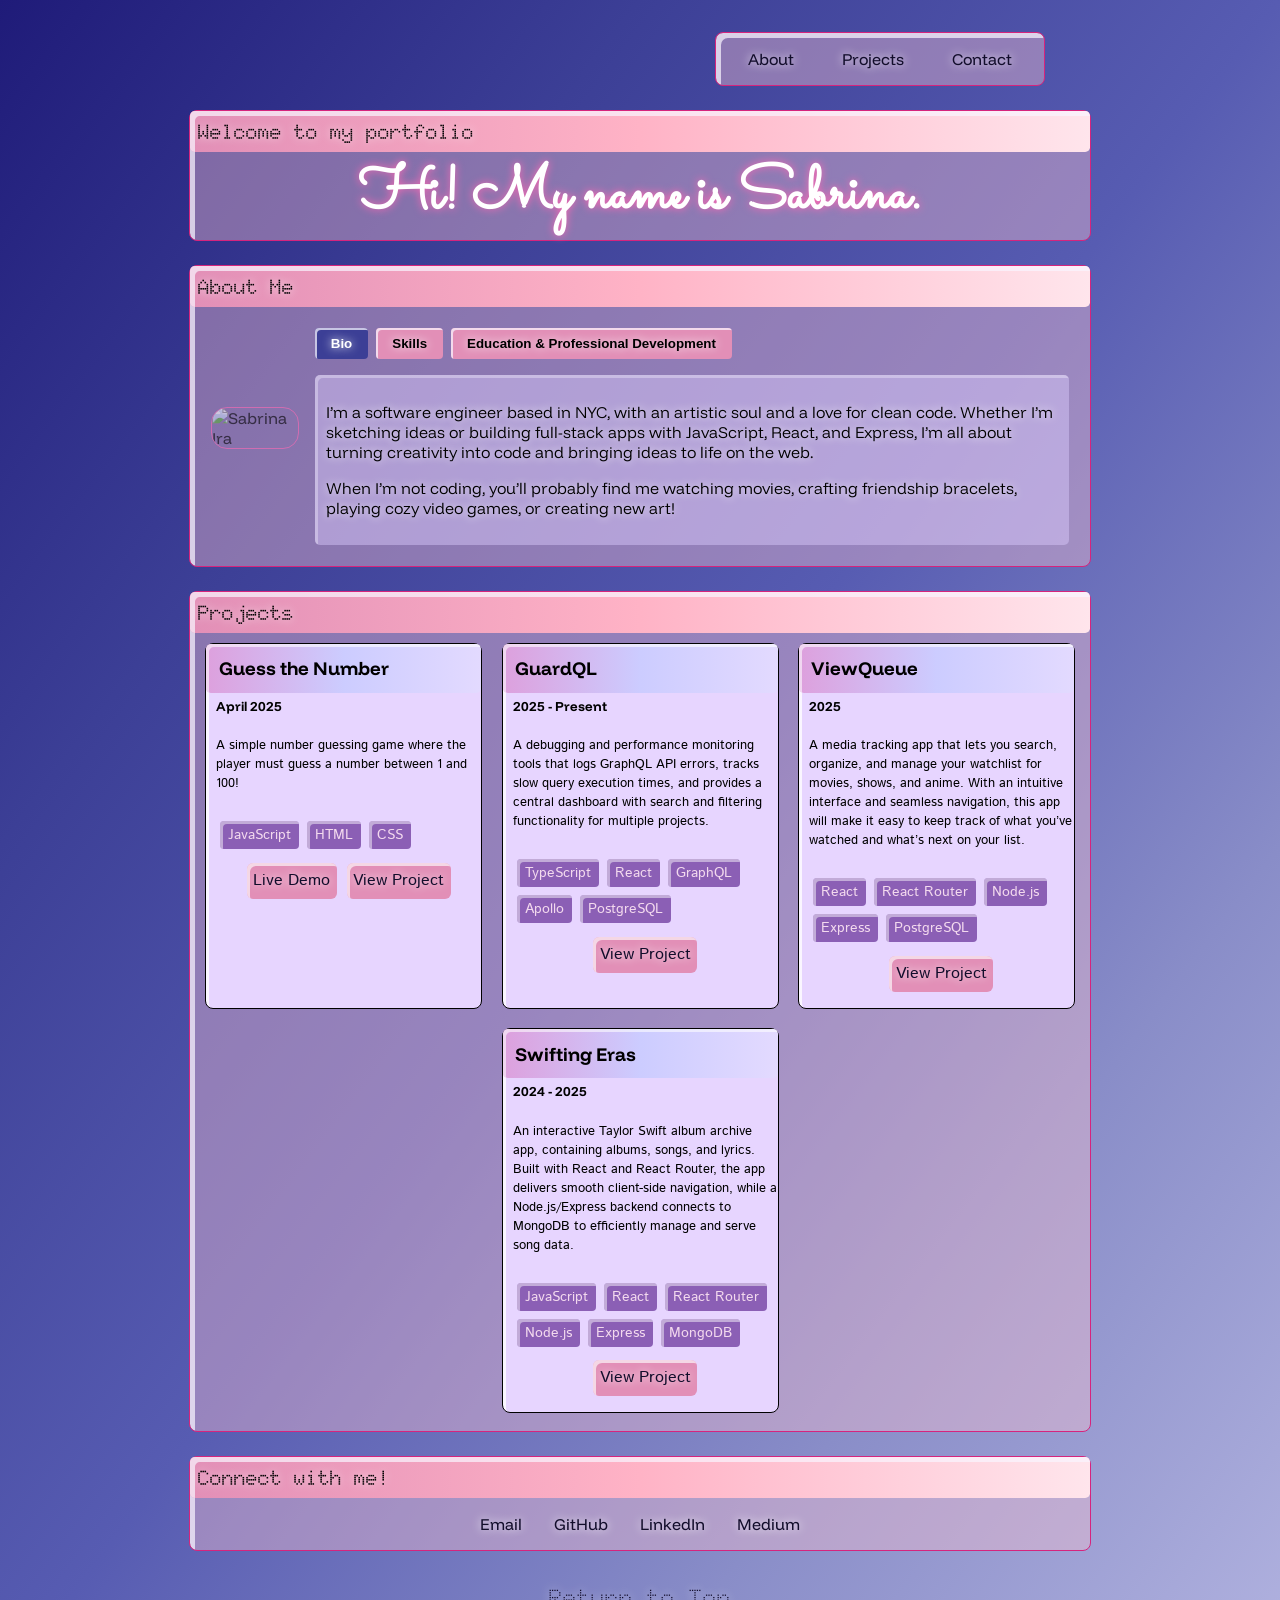
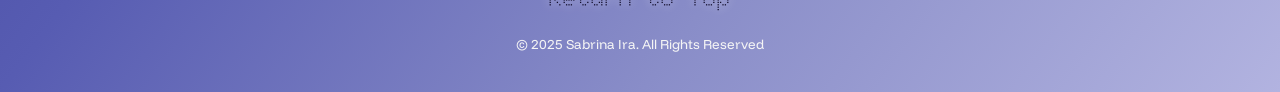
==== index.html @ 5f8589a2 "Updates" ====
<!DOCTYPE html>
<html lang="en">
  <head>
    <meta charset="UTF-8" />
    <meta name="viewport" content="width=device-width, initial-scale=1.0" />
    <link rel="preconnect" href="https://fonts.googleapis.com" />
    <link rel="preconnect" href="https://fonts.gstatic.com" crossorigin />
    <link
      href="https://fonts.googleapis.com/css2?family=Doto:wght,ROND@900,100&family=Funnel+Display:wght@300..800&family=Istok+Web:ital,wght@0,400;0,700;1,400;1,700&family=Open+Sans:ital,wght@0,300..800;1,300..800&family=Raleway:ital,wght@0,100..900;1,100..900&family=Sacramento&display=swap"
      rel="stylesheet"
    />
    <link rel="icon" type="image/png" href="./favicon.png" />
    <title>Sabrina Ira | Portfolio</title>
    <script type="module" crossorigin src="./assets/index-BA0Tpjp_.js"></script>
    <link rel="stylesheet" crossorigin href="./assets/index-C48TZxxY.css">
  </head>
  <body>
    <div id="app"></div>
  </body>
</html>
---- assets/index-C48TZxxY.css ----
html{scroll-behavior:smooth}body{background:linear-gradient(to bottom right,#1f1b79,#3c3f96,#575cb2,#898dc8,#b2b3e0);background-color:#001f3f;background-repeat:repeat;background-size:cover;font-family:Funnel Display,Open Sans,arial,sans-serif}* a{text-decoration:none;color:#120d2b;transition:.3s}* a:hover{color:#ffe5ec;transition:.3s}* a,.title,button{text-shadow:0px 0px 10px white}.title{font-family:Doto,Raleway,Istok Web,Open Sans,Arial,sans-serif;font-size:1.3rem;margin:0;background:linear-gradient(to right,#e28fb7,#ffb3c6,#ffe5ec);padding:.5rem;border-radius:.3rem;box-shadow:inset 5px 5px #faf6ffb6}.header{position:relative;margin-top:1.5rem;padding:1rem;left:240px}.header nav{display:flex;top:1rem;right:1rem;gap:1rem}.header nav a{margin-inline:1rem;text-decoration:none}.container{display:flex;flex-direction:column;align-items:center}.hero,.about,.projects,.contact{width:900px;margin-top:1.5rem;padding:0}.header,.hero,.about,.projects,.contact{box-shadow:inset 5px 5px #faf6ffb6;background-color:#f4bfce6a;border-radius:.5rem;border:1px solid #d6247d;transition:.5s}.header:hover,.hero:hover,.about:hover,.projects:hover,.contact:hover{border:1px solid #ffd700;transition:.5s}.hero div{display:flex;justify-content:center}.hero .hero-title{font-family:Sacramento,Funnel Display,Arial,sans-serif;font-size:60px;margin:0;transition:1s;animation:title 5s forwards}@keyframes title{to{color:#fff;text-shadow:0 0 9px hotpink}}.about .about-block{display:flex;align-items:center;margin:1.3rem}.about .about-block .profile-pic{height:auto;width:220px;border-radius:1rem;margin-bottom:1rem;border:1px solid hotpink;transition:.3s;filter:opacity(60%)}.about .about-block .profile-pic:hover{border:1px solid #69ffc8;box-shadow:0 0 9px #69ffc8;transition:.2s;filter:opacity(100%)}.about .about-text{display:flex;flex-direction:column;margin-left:1rem;color:#000;font-weight:lighter;text-shadow:0px 0px 10px white}.about .about-text .tabs{display:flex;gap:.5rem;margin-bottom:1rem}.about .about-text .tabs button{padding:.5rem 1rem;border:none;background-color:#e28fb7;box-shadow:inset 2px 2px #faf6ffbb;border-radius:.25rem;cursor:pointer;font-weight:700;transition:.3s}.about .about-text .tabs button.active{background-color:#3c3f96;color:#fff}.about .about-text .tabs button:hover{background-color:#ffc2d1;box-shadow:inset 2px 2px #faf6ff;transition:.3s}.about .about-text .tab-content .bio,.about .about-text .tab-content .skills,.about .about-text .tab-content .education{background-color:#ddceff70;padding:.7rem;border-radius:5px;box-shadow:inset 3px 3px #faf6ff55}.about .about-text .tab-content .bio p span,.about .about-text .tab-content .skills p span,.about .about-text .tab-content .education p span{display:inline-block;background-color:#fcb1dd;color:#000;box-shadow:inset 3px 3px #ffffff79;padding:4px 8px;margin:4px;border-radius:4px;font-size:.85rem;transition:.2s}.about .about-text .tab-content .bio p span:hover,.about .about-text .tab-content .skills p span:hover,.about .about-text .tab-content .education p span:hover{background-color:#8b5fb5;transition:.2s;color:#fff}.about .about-text .tab-content .skills ul{list-style-type:none;padding:0}.about .about-text .tab-content .skills ul li{margin-top:-5px}.about .about-text .tab-content .skills ul li h4{margin-bottom:10px}.about .about-text .tab-content .skills ul li p{margin-top:-5px}.about .about-text .tab-content .education ul{list-style-type:none;padding:0}.about .about-text .tab-content .education ul li{margin-top:-5px}.about .about-text .tab-content .education ul li .school{background-color:#fcb1dd;color:#000;box-shadow:inset 3px 3px #ffffff79;padding:4px 8px;margin-bottom:0;border-radius:4px;font-size:.85rem;transition:.2s}.about .about-text .tab-content .education ul li .school:hover{background-color:#8b5fb5;transition:.2s;color:#fff}.about .about-text .tab-content .education ul li .field{margin-top:3px;margin-left:6px;font-size:14px}.projects{padding-bottom:.5rem}.projects .project-grid{display:flex;flex-wrap:wrap;justify-content:center}.projects .project-grid .project-card{border:1px solid rgb(0,0,0);box-shadow:inset 3px 3px #faf6ff;border-radius:.5rem;background-color:#e7d5ff;margin:.6rem;width:275px;padding-bottom:.7rem;transition:.3s}.projects .project-grid .project-card .card-header{margin:0;background:linear-gradient(to right,plum,#ccf,#e3daff);padding:.5rem;border-radius:.3rem;box-shadow:inset 3px 3px #ffffff94}.projects .project-grid .project-card .card-header h3{margin:.3rem}.projects .project-grid .project-card p,.projects .project-grid .project-card span,.projects .project-grid .project-card .tools,.projects .project-grid .project-card a{font-family:Istok Web,Open Sans,sans-serif;margin-left:10px}.projects .project-grid .project-card h5{margin-top:5px;margin-left:10px}.projects .project-grid .project-card p{font-size:small;margin-bottom:1.5rem}.projects .project-grid .project-card .tools{align-items:center}.projects .project-grid .project-card .tools .tool{display:inline-block;background-color:#8b5fb5;color:#f3d9ee;box-shadow:inset 3px 3px #ffffff79;padding:4px 8px;margin:4px;border-radius:4px;font-size:.85rem}.projects .project-grid .project-card .card-buttons{display:flex;justify-content:center;align-items:center;margin-top:1rem;margin-bottom:.7rem}.projects .project-grid .project-card .card-buttons .project-button a{background-color:#e28fb7;padding:.4rem;border-radius:6px;box-shadow:inset 3px 3px #ffffffa4}.projects .project-grid .project-card .card-buttons .project-button a:hover{background-color:#6a6ba1;transition:.3s}.projects .project-grid .project-card:hover{border:1px solid #69ffc8;box-shadow:0 0 5px #69ffc8;transition:.3s}.contact{margin-top:1.5rem}.contact nav{display:flex;justify-content:center;margin:1rem}.contact nav a{margin-inline:1rem}footer{display:flex;flex-direction:column;margin:2rem;text-align:center}footer a{font-family:Doto,Raleway,Istok Web,Open Sans,Arial,sans-serif;font-size:1.5rem}footer small{color:#f5f5f5;margin-top:1.5rem}@media (max-width: 770px){.header{top:0rem;left:0rem;gap:0rem}.header nav{top:0rem;left:0rem;gap:0rem}.hero,.about,.projects,.contact{width:90%;transition:.5s}.about .about-block{flex-direction:column;justify-content:center}.about .about-block .profile-pic{filter:opacity(100%)}.hero .hero-title{font-size:43px;text-align:center;transition:.5s}.project-card{width:90%}}
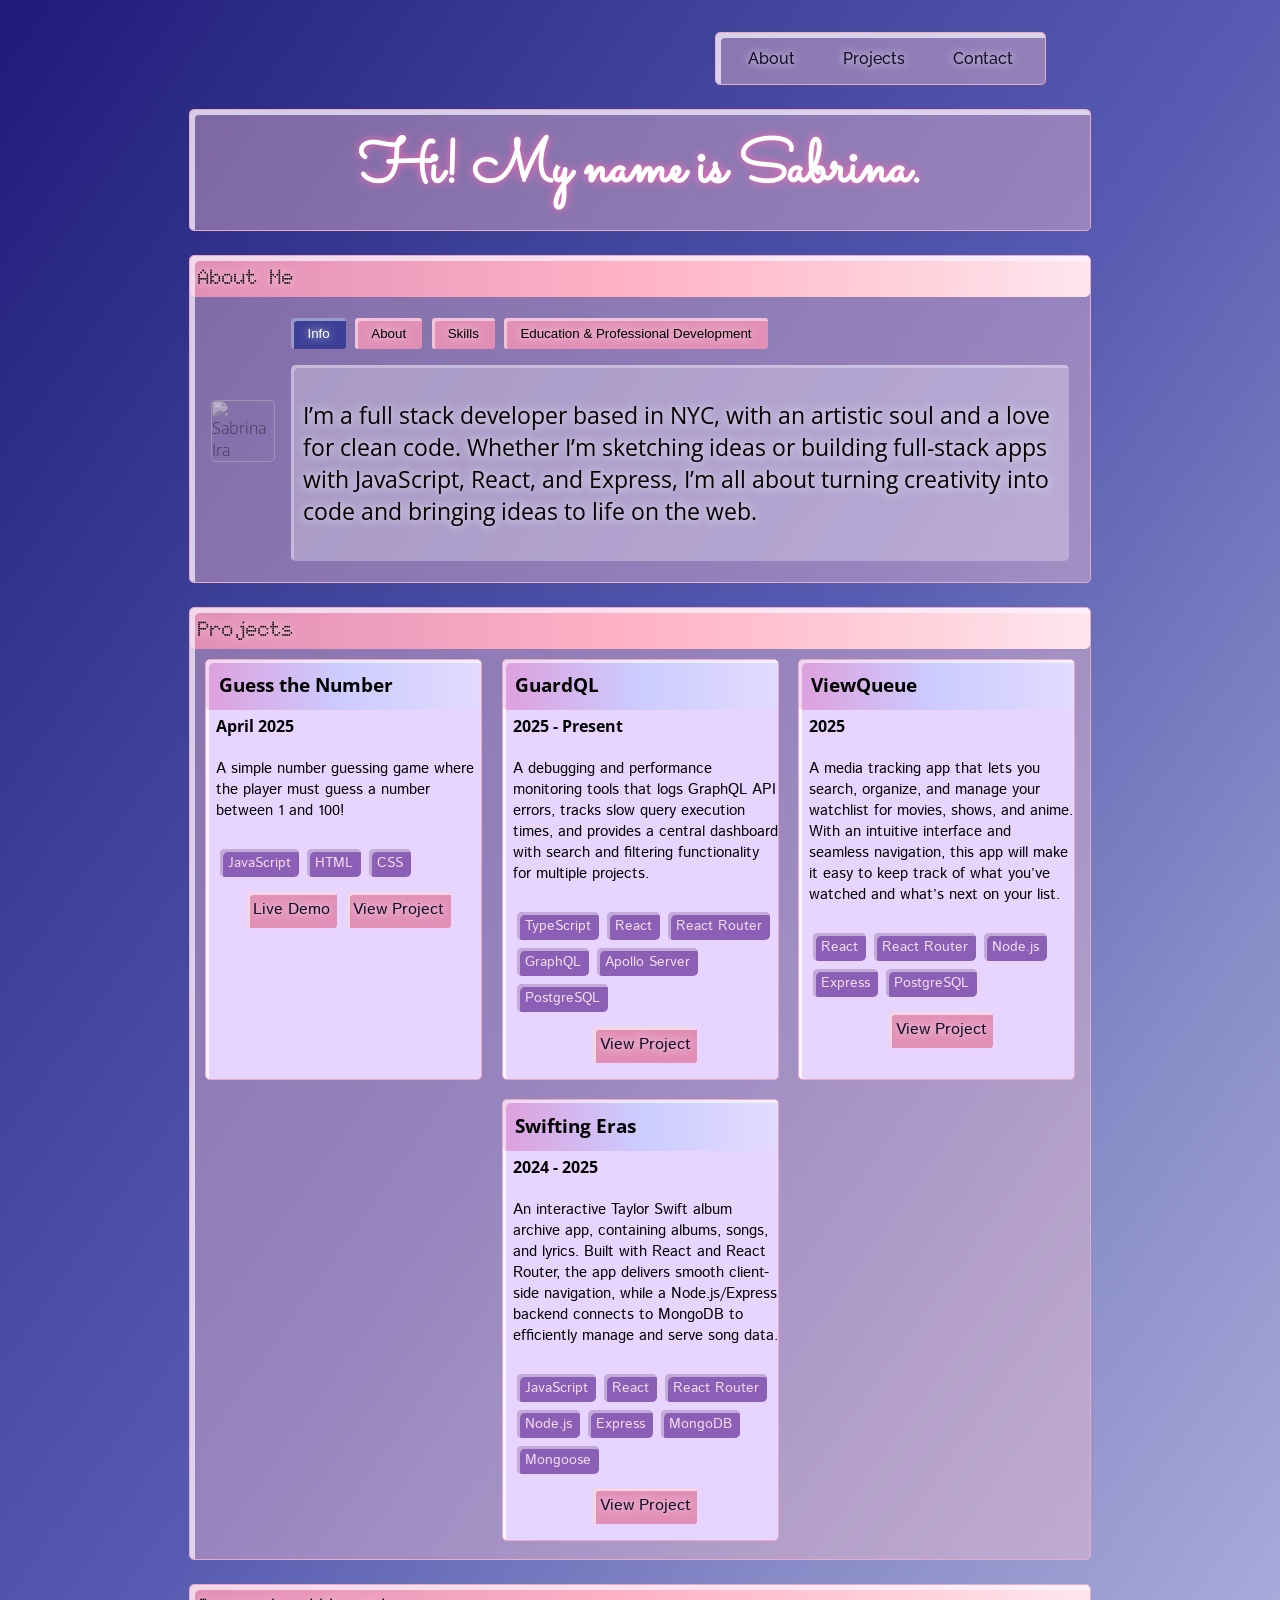
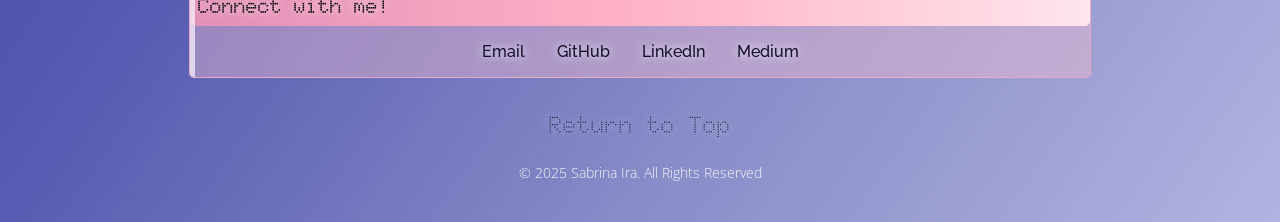
==== commit 28a33852: "Updates" ====
--- a/index.html
+++ b/index.html
@@ -10,9 +10,9 @@
       rel="stylesheet"
     />
     <link rel="icon" type="image/png" href="./favicon.png" />
-    <title>Sabrina Ira | Portfolio</title>
-    <script type="module" crossorigin src="./assets/index-BA0Tpjp_.js"></script>
-    <link rel="stylesheet" crossorigin href="./assets/index-C48TZxxY.css">
+    <title>Sabrina Ira's Portfolio</title>
+    <script type="module" crossorigin src="./assets/index-pGh-n3HI.js"></script>
+    <link rel="stylesheet" crossorigin href="./assets/index-BoWwT51Y.css">
   </head>
   <body>
     <div id="app"></div>
--- a/assets/index-BoWwT51Y.css
+++ b/assets/index-BoWwT51Y.css
@@ -0,0 +1 @@
+html{scroll-behavior:smooth}body{background:linear-gradient(to bottom right,#1f1b79,#3c3f96,#575cb2,#898dc8,#b2b3e0);background-color:#001f3f;background-repeat:repeat;background-size:cover;color:#000;font-family:Open Sans,arial,sans-serif;font-weight:300}* a{text-decoration:none;color:#120d2b;transition:.3s}* a:hover{color:#ffe5ec;transition:.3s}* a,.title,button{text-shadow:0px 0px 10px white}.title{font-family:Doto,Raleway,Istok Web,Open Sans,Arial,sans-serif;font-size:1.3rem;margin:0;background:linear-gradient(to right,#e28fb7,#ffb3c6,#ffe5ec);padding:.5rem;border-radius:.3rem;box-shadow:inset 5px 5px #faf6ffb6}.header{position:relative;margin-top:1.5rem;padding:1rem;left:240px}.header nav{display:flex;top:1rem;right:1rem;gap:1rem}.header nav a{font-family:Raleway,Open Sans,arial,sans-serif;font-weight:500;margin-inline:1rem;text-decoration:none}.container{display:flex;flex-direction:column;align-items:center}.hero,.about,.projects,.contact{width:900px;margin-top:1.5rem;padding:0}.header,.hero,.about,.projects,.contact{box-shadow:inset 5px 5px #faf6ffb6;background-color:#f4bfce6a;border-radius:.3rem;border:1px solid #eaaac7;transition:.5s}.header:hover,.hero:hover,.about:hover,.projects:hover,.contact:hover{border:1px solid #ffd700;transition:.5s}.hero div{display:flex;justify-content:center;margin:1rem}.hero .hero-title{font-family:Sacramento,Arial,sans-serif;font-size:60px;margin:0;transition:1s;animation:title 5s forwards}@keyframes title{to{color:#fff;text-shadow:0 0 9px hotpink}}.about .about-block{display:flex;align-items:center;margin:1.3rem}.about .about-block .profile-pic{height:auto;width:220px;border-radius:.3rem;margin-bottom:1rem;border:1px solid #eaaac7;transition:.2s;opacity:.5;filter:grayscale(100%)}.about .about-block .profile-pic:hover{border:1px solid #69ffc8;box-shadow:0 0 9px #69ffc8;transition:.2s;opacity:1;filter:grayscale(0%)}.about .about-text{display:flex;flex-direction:column;margin-left:1rem;text-shadow:0px 0px 10px white}.about .about-text .tabs{display:flex;gap:.6rem;margin-bottom:1rem}.about .about-text .tabs button{padding:.5rem 1rem;border:none;background-color:#e28fb7;box-shadow:inset 3px 3px #ffffff79;border-radius:.2rem;cursor:pointer;font-weight:300;transition:.2s}.about .about-text .tabs button.active{background-color:#3c3f96;color:#fff}.about .about-text .tabs button:hover{background-color:#ffc2d1;box-shadow:inset 3px 3px #ffffff79;transition:.2s}.about .about-text .tab-content .info,.about .about-text .tab-content .bio,.about .about-text .tab-content .skills,.about .about-text .tab-content .education{background-color:#f5f1ff4f;padding:.7rem;border-radius:.3rem;box-shadow:inset 3px 3px #faf6ff55}.about .about-text .tab-content .info p,.about .about-text .tab-content .bio p,.about .about-text .tab-content .skills p,.about .about-text .tab-content .education p{font-family:Open Sans,arial,sans-serif;font-weight:400}.about .about-text .tab-content .info p span,.about .about-text .tab-content .bio p span,.about .about-text .tab-content .skills p span,.about .about-text .tab-content .education p span{display:inline-block;background-color:#fcb1dd;color:#000;box-shadow:inset 3px 3px #ffffff79;padding:4px 8px;margin:4px;border-radius:.3rem;font-weight:400;transition:.2s}.about .about-text .tab-content .info p span:hover,.about .about-text .tab-content .bio p span:hover,.about .about-text .tab-content .skills p span:hover,.about .about-text .tab-content .education p span:hover{background-color:#8b5fb5;transition:.2s;color:#fff}.about .about-text .tab-content .info p em,.about .about-text .tab-content .bio p em,.about .about-text .tab-content .skills p em,.about .about-text .tab-content .education p em{font-weight:400}.about .about-text .tab-content .info .info-p,.about .about-text .tab-content .bio .info-p,.about .about-text .tab-content .skills .info-p,.about .about-text .tab-content .education .info-p{font-size:23px}.about .about-text .tab-content .info .bio-p,.about .about-text .tab-content .bio .bio-p,.about .about-text .tab-content .skills .bio-p,.about .about-text .tab-content .education .bio-p{font-size:20px}.about .about-text .tab-content .skills ul{list-style-type:none;padding:0}.about .about-text .tab-content .skills ul li{margin-top:-5px}.about .about-text .tab-content .skills ul li h4{margin-bottom:10px;font-weight:500}.about .about-text .tab-content .skills ul li p{margin-top:-5px}.about .about-text .tab-content .skills ul li p span{font-size:16px}.about .about-text .tab-content .education ul{list-style-type:none;padding:0}.about .about-text .tab-content .education ul li{margin-top:-5px}.about .about-text .tab-content .education ul li .school{background-color:#fcb1dd;color:#000;box-shadow:inset 3px 3px #ffffff79;padding:4px 8px;margin-bottom:0;border-radius:.3rem;font-size:1.3rem;transition:.2s}.about .about-text .tab-content .education ul li .school:hover{background-color:#8b5fb5;transition:.2s;color:#fff}.about .about-text .tab-content .education ul li .field{margin-top:3px;margin-left:6px;font-size:18px}.projects{padding-bottom:.5rem}.projects .project-grid{display:flex;flex-wrap:wrap;justify-content:center}.projects .project-grid .project-card{border:1px solid #eaaac7;box-shadow:inset 3px 3px #faf6ff;border-radius:.3rem;background-color:#e7d5ff;margin:.6rem;width:275px;padding-bottom:.7rem;transition:.3s}.projects .project-grid .project-card .card-header{margin:0;background:linear-gradient(to right,plum,#ccf,#e3daff);padding:.5rem;border-radius:.3rem;box-shadow:inset 3px 3px #ffffff94}.projects .project-grid .project-card .card-header h3{font-family:Open Sans,arial,sans-serif;margin:.3rem}.projects .project-grid .project-card p,.projects .project-grid .project-card span,.projects .project-grid .project-card .tools,.projects .project-grid .project-card a{font-family:Istok Web,Open Sans,sans-serif;margin-left:10px}.projects .project-grid .project-card h4{font-family:Open Sans,arial,sans-serif;margin-top:5px;margin-left:10px}.projects .project-grid .project-card p{font-size:15px;margin-bottom:1.5rem}.projects .project-grid .project-card .tools{align-items:center}.projects .project-grid .project-card .tools .tool{display:inline-block;background-color:#8b5fb5;color:#f3d9ee;box-shadow:inset 3px 3px #ffffff79;padding:4px 8px;margin:4px;border-radius:.3rem;font-size:.85rem}.projects .project-grid .project-card .card-buttons{display:flex;justify-content:center;align-items:center;margin-top:1rem;margin-bottom:.7rem}.projects .project-grid .project-card .card-buttons .project-button a{background-color:#e28fb7;padding:.4rem;border-radius:.2rem;box-shadow:inset 3px 3px #ffffffa4}.projects .project-grid .project-card .card-buttons .project-button a:hover{background-color:#6a6ba1;transition:.3s}.projects .project-grid .project-card:hover{border:1px solid #69ffc8;box-shadow:0 0 9px #69ffc8;transition:.3s}.contact{margin-top:1.5rem}.contact nav{display:flex;justify-content:center;margin:1rem}.contact nav a{font-family:Raleway,Open Sans,arial,sans-serif;font-weight:500;margin-inline:1rem}footer{display:flex;flex-direction:column;margin:2rem;text-align:center}footer a{font-family:Doto,Raleway,Istok Web,Open Sans,Arial,sans-serif;font-size:1.5rem}footer small{color:#f5f5f5;margin-top:1.5rem;font-size:.9rem}@media (max-width: 770px){.header{top:0rem;left:0rem;gap:0rem}.header nav{top:0rem;left:0rem;gap:0rem}.hero,.about,.projects,.contact{width:90%;transition:.5s}.about .about-block{flex-direction:column;justify-content:center}.about .about-block .profile-pic{opacity:1}.hero .hero-title{font-size:43px;text-align:center;transition:.5s}.project-card{width:90%}}
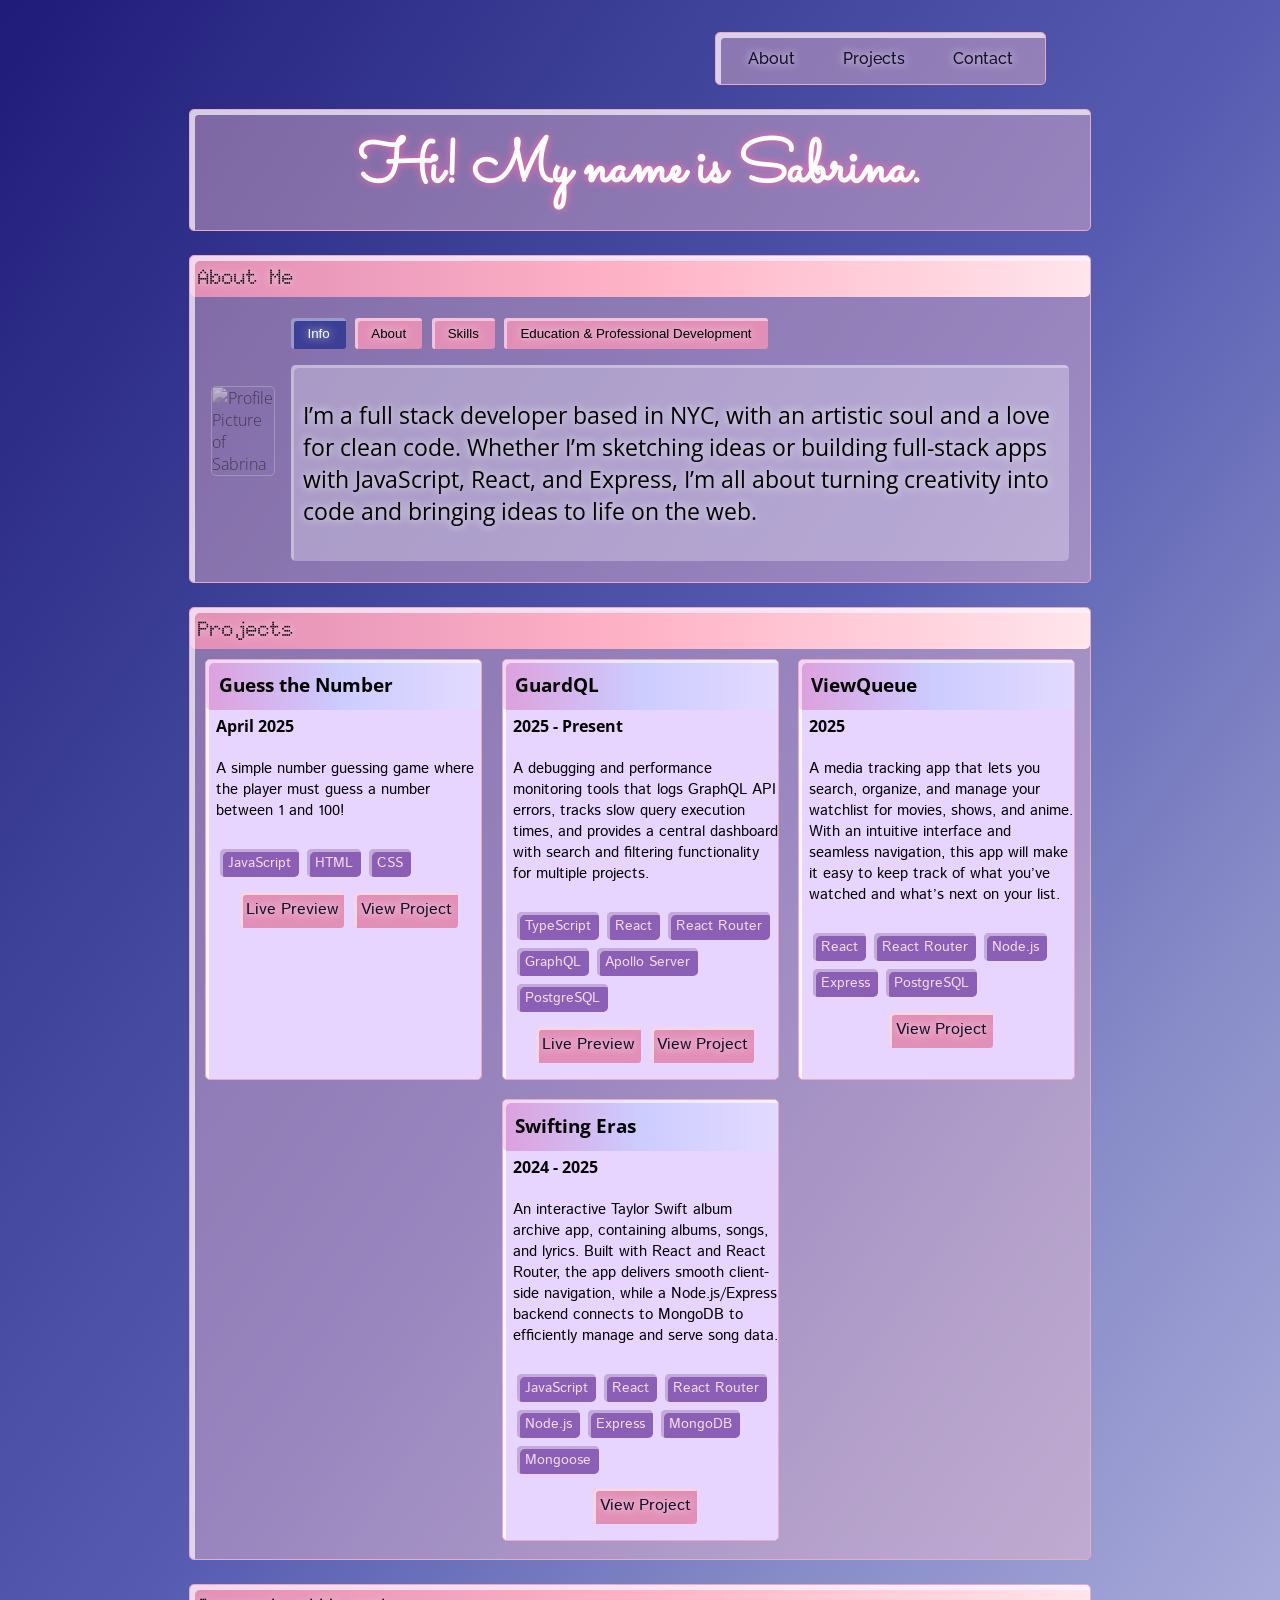
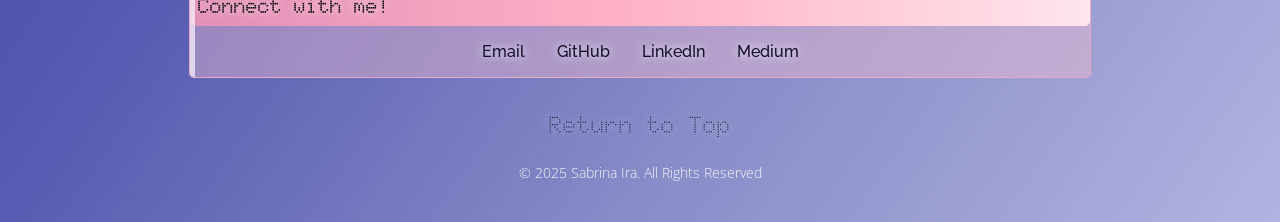
==== commit 56f37468: "Updates" ====
--- a/index.html
+++ b/index.html
@@ -11,8 +11,8 @@
     />
     <link rel="icon" type="image/png" href="./favicon.png" />
     <title>Sabrina Ira's Portfolio</title>
-    <script type="module" crossorigin src="./assets/index-pGh-n3HI.js"></script>
-    <link rel="stylesheet" crossorigin href="./assets/index-BoWwT51Y.css">
+    <script type="module" crossorigin src="./assets/index-1n-kb1NF.js"></script>
+    <link rel="stylesheet" crossorigin href="./assets/index-Bl5CfT9P.css">
   </head>
   <body>
     <div id="app"></div>
--- a/assets/index-Bl5CfT9P.css
+++ b/assets/index-Bl5CfT9P.css
@@ -0,0 +1 @@
+html{scroll-behavior:smooth}body{background:linear-gradient(to bottom right,#1f1b79,#3c3f96,#575cb2,#898dc8,#b2b3e0);background-color:#001f3f;background-repeat:repeat;background-size:cover;color:#000;font-family:Open Sans,arial,sans-serif;font-weight:300}* a{text-decoration:none;color:#120d2b;transition:.3s}* a:hover{color:#ffe5ec;transition:.3s}* a,.title,button{text-shadow:0px 0px 10px white}.title{font-family:Doto,Raleway,Istok Web,Open Sans,Arial,sans-serif;font-size:1.3rem;margin:0;background:linear-gradient(to right,#e28fb7,#ffb3c6,#ffe5ec);padding:.5rem;border-radius:.3rem;box-shadow:inset 5px 5px #faf6ffb6}.header{position:relative;margin-top:1.5rem;padding:1rem;left:240px}.header nav{display:flex;top:1rem;right:1rem;gap:1rem}.header nav a{font-family:Raleway,Open Sans,arial,sans-serif;font-weight:500;margin-inline:1rem;text-decoration:none}.container{display:flex;flex-direction:column;align-items:center}.hero,.about,.projects,.contact{width:900px;margin-top:1.5rem;padding:0}.header,.hero,.about,.projects,.contact{box-shadow:inset 5px 5px #faf6ffb6;background-color:#f4bfce6a;border-radius:.3rem;border:1px solid #eaaac7;transition:.5s}.header:hover,.hero:hover,.about:hover,.projects:hover,.contact:hover{border:1px solid #ffd700;transition:.5s}.hero div{display:flex;justify-content:center;margin:1rem}.hero .hero-title{font-family:Sacramento,Arial,sans-serif;font-size:60px;margin:0;transition:1s;animation:title 5s forwards}@keyframes title{to{color:#fff;text-shadow:0 0 9px hotpink}}.about .about-block{display:flex;align-items:center;margin:1.3rem}.about .about-block .profile-pic{height:auto;width:220px;border-radius:.3rem;margin-bottom:1rem;border:1px solid #eaaac7;transition:.2s;opacity:.5;filter:grayscale(100%)}.about .about-block .profile-pic:hover{border:1px solid #69ffc8;box-shadow:0 0 9px #69ffc8;transition:.2s;opacity:1;filter:grayscale(0%)}.about .about-text{display:flex;flex-direction:column;margin-left:1rem;text-shadow:0px 0px 10px white}.about .about-text .tabs{display:flex;gap:.6rem;margin-bottom:1rem}.about .about-text .tabs button{padding:.5rem 1rem;border:none;background-color:#e28fb7;box-shadow:inset 3px 3px #ffffff79;border-radius:.2rem;cursor:pointer;font-weight:300;transition:.2s}.about .about-text .tabs button.active{background-color:#3c3f96;color:#fff}.about .about-text .tabs button:hover{background-color:#ffc2d1;box-shadow:inset 3px 3px #ffffff79;transition:.2s}.about .about-text .tab-content .info,.about .about-text .tab-content .bio,.about .about-text .tab-content .skills,.about .about-text .tab-content .education{background-color:#f5f1ff4f;padding:.7rem;border-radius:.3rem;box-shadow:inset 3px 3px #faf6ff55}.about .about-text .tab-content .info p,.about .about-text .tab-content .bio p,.about .about-text .tab-content .skills p,.about .about-text .tab-content .education p{font-family:Open Sans,arial,sans-serif;font-weight:400}.about .about-text .tab-content .info p span,.about .about-text .tab-content .bio p span,.about .about-text .tab-content .skills p span,.about .about-text .tab-content .education p span{display:inline-block;background-color:#fcb1dd;color:#000;box-shadow:inset 3px 3px #ffffff79;padding:4px 8px;margin:4px;border-radius:.3rem;font-weight:400;transition:.2s}.about .about-text .tab-content .info p span:hover,.about .about-text .tab-content .bio p span:hover,.about .about-text .tab-content .skills p span:hover,.about .about-text .tab-content .education p span:hover{background-color:#8b5fb5;transition:.2s;color:#fff}.about .about-text .tab-content .info p em,.about .about-text .tab-content .bio p em,.about .about-text .tab-content .skills p em,.about .about-text .tab-content .education p em{font-weight:400}.about .about-text .tab-content .info .info-p,.about .about-text .tab-content .bio .info-p,.about .about-text .tab-content .skills .info-p,.about .about-text .tab-content .education .info-p{font-size:23px}.about .about-text .tab-content .info .bio-p,.about .about-text .tab-content .bio .bio-p,.about .about-text .tab-content .skills .bio-p,.about .about-text .tab-content .education .bio-p{font-size:20px}.about .about-text .tab-content .skills ul{list-style-type:none;padding:0}.about .about-text .tab-content .skills ul li{margin-top:-5px}.about .about-text .tab-content .skills ul li h4{margin-bottom:10px;font-weight:500}.about .about-text .tab-content .skills ul li p{margin-top:-5px}.about .about-text .tab-content .skills ul li p span{font-size:16px}.about .about-text .tab-content .education ul{list-style-type:none;padding:0}.about .about-text .tab-content .education ul li{margin-top:-5px}.about .about-text .tab-content .education ul li .school{background-color:#fcb1dd;color:#000;box-shadow:inset 3px 3px #ffffff79;padding:4px 8px;margin-bottom:0;border-radius:.3rem;font-size:1.3rem;transition:.2s}.about .about-text .tab-content .education ul li .school:hover{background-color:#8b5fb5;transition:.2s;color:#fff}.about .about-text .tab-content .education ul li .field{margin-top:3px;margin-left:6px;font-size:18px}.projects{padding-bottom:.5rem}.projects .project-grid{display:flex;flex-wrap:wrap;justify-content:center}.projects .project-grid .project-card{border:1px solid #eaaac7;box-shadow:inset 3px 3px #faf6ff;border-radius:.3rem;background-color:#e7d5ff;margin:.6rem;width:275px;padding-bottom:.7rem;transition:.3s}.projects .project-grid .project-card .card-header{margin:0;background:linear-gradient(to right,plum,#ccf,#e3daff);padding:.5rem;border-radius:.3rem;box-shadow:inset 3px 3px #ffffff94}.projects .project-grid .project-card .card-header h3{font-family:Open Sans,arial,sans-serif;margin:.3rem}.projects .project-grid .project-card p,.projects .project-grid .project-card span,.projects .project-grid .project-card .tools,.projects .project-grid .project-card a{font-family:Istok Web,Open Sans,sans-serif;margin-left:10px}.projects .project-grid .project-card h4{font-family:Open Sans,arial,sans-serif;margin-top:5px;margin-left:10px}.projects .project-grid .project-card p{font-size:15px;margin-bottom:1.5rem}.projects .project-grid .project-card .tools{align-items:center}.projects .project-grid .project-card .tools .tool{display:inline-block;background-color:#8b5fb5;color:#f3d9ee;box-shadow:inset 3px 3px #ffffff79;padding:4px 8px;margin:4px;border-radius:.3rem;font-size:.85rem}.projects .project-grid .project-card .card-buttons{display:flex;justify-content:center;align-items:center;margin-top:1rem;margin-bottom:.7rem}.projects .project-grid .project-card .card-buttons .project-button a{background-color:#e28fb7;padding:.4rem;border-radius:.2rem;box-shadow:inset 3px 3px #ffffffa4}.projects .project-grid .project-card .card-buttons .project-button a:hover{background-color:#6a6ba1;transition:.3s}.projects .project-grid .project-card:hover{border:1px solid #69ffc8;box-shadow:0 0 9px #69ffc8;transition:.3s}.contact{margin-top:1.5rem}.contact nav{display:flex;justify-content:center;margin:1rem}.contact nav a{font-family:Raleway,Open Sans,arial,sans-serif;font-weight:500;margin-inline:1rem}footer{display:flex;flex-direction:column;margin:2rem;text-align:center}footer a{font-family:Doto,Raleway,Istok Web,Open Sans,Arial,sans-serif;font-size:1.5rem}footer small{color:#f5f5f5;margin-top:1.5rem;font-size:.9rem}@media (max-width: 770px){.header{top:0rem;left:0rem;gap:0rem}.header nav{top:0rem;left:0rem;gap:0rem}.hero,.about,.projects,.contact{width:90%;transition:.5s}.about .about-block{flex-direction:column;justify-content:center}.about .about-block .profile-pic{filter:grayscale(0%);opacity:1}.hero .hero-title{font-size:43px;text-align:center;transition:.5s}.project-card{width:90%}}
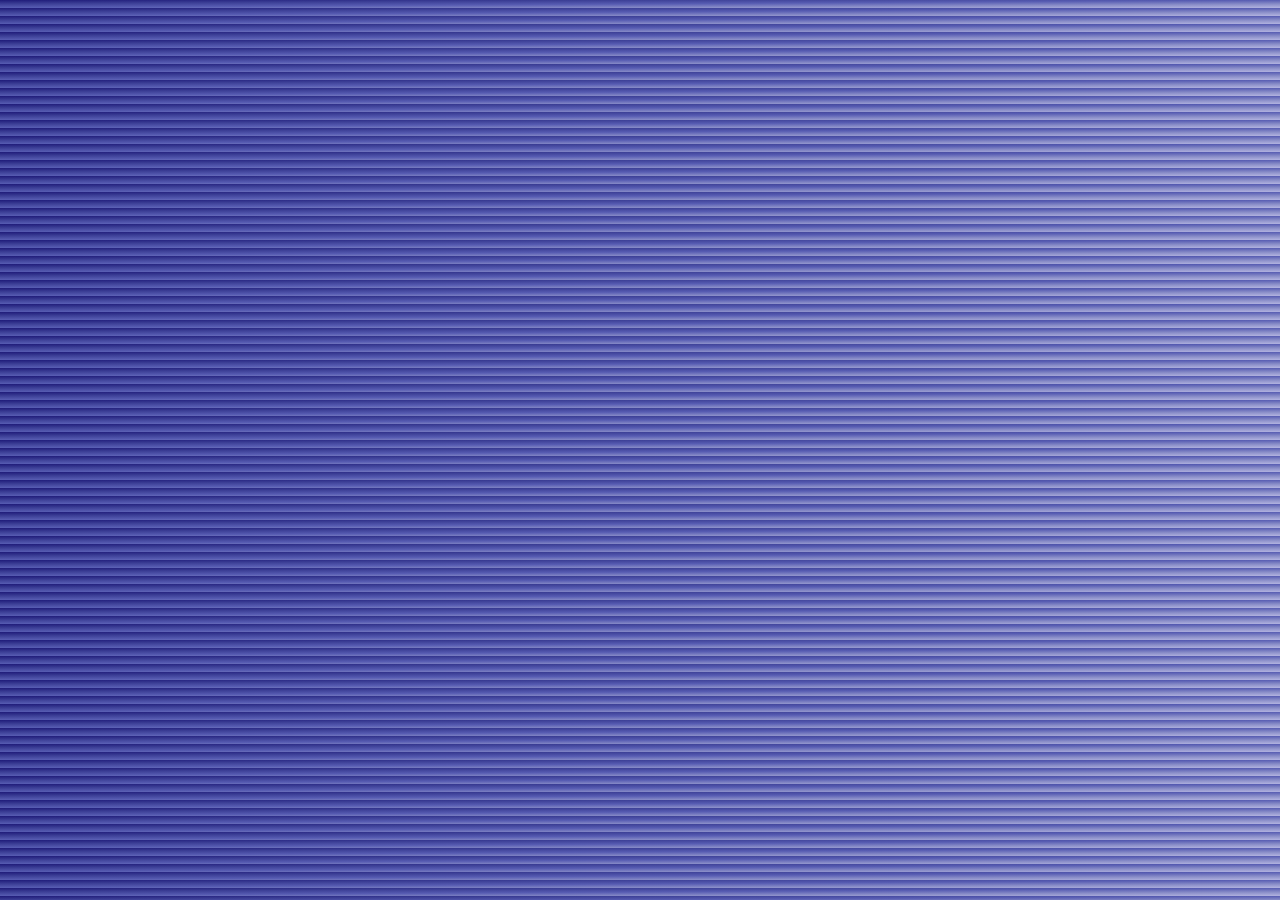
==== commit 6dec06d6: "Updates" ====
--- a/index.html
+++ b/index.html
@@ -11,8 +11,8 @@
     />
     <link rel="icon" type="image/png" href="./favicon.png" />
     <title>Sabrina Ira's Portfolio</title>
-    <script type="module" crossorigin src="./assets/index-1n-kb1NF.js"></script>
-    <link rel="stylesheet" crossorigin href="./assets/index-Bl5CfT9P.css">
+    <script type="module" crossorigin src="./assets/index-m25PHRAM.js"></script>
+    <link rel="stylesheet" crossorigin href="./assets/index-NO7LNRoa.css">
   </head>
   <body>
     <div id="app"></div>
--- a/assets/index-NO7LNRoa.css
+++ b/assets/index-NO7LNRoa.css
@@ -0,0 +1 @@
+html{scroll-behavior:smooth}body{background:linear-gradient(to bottom right,#1f1b79,#3c3f96,#575cb2,#898dc8,#b2b3e0);background-color:#001f3f;background-repeat:repeat;background-size:cover;color:#000;font-family:Open Sans,arial,sans-serif;font-weight:300}* a{text-decoration:none;color:#120d2b;transition:.3s}* a:hover{color:#ffe5ec;transition:.3s}* a,.title,button{text-shadow:0px 0px 10px white}.title{font-family:Doto,Raleway,Istok Web,Open Sans,Arial,sans-serif;font-size:1.3rem;margin:0;background:linear-gradient(to right,#e28fb7,#ffb3c6,#ffe5ec);padding:.5rem;border-radius:.3rem;box-shadow:inset 5px 5px #faf6ffb6}.header{position:relative;margin-top:1.5rem;padding:1rem;left:240px}.header nav{display:flex;top:1rem;right:1rem;gap:1rem}.header nav a{font-family:Raleway,Open Sans,arial,sans-serif;font-weight:500;margin-inline:1rem;text-decoration:none}.container{display:flex;flex-direction:column;align-items:center}.hero,.about,.projects,.contact{width:900px;margin-top:1.5rem;padding:0}.header,.about,.projects,.contact{box-shadow:inset 5px 5px #faf6ffb6;background-color:#f4bfce6a;border-radius:.3rem;border:1px solid #eaaac7;transition:.5s}.header:hover,.about:hover,.projects:hover,.contact:hover{border:1px solid #ffd700;transition:.5s}.hero div{display:flex;justify-content:center;margin:1rem}.hero .hero-title{font-family:Sacramento,Arial,sans-serif;font-size:80px;margin:0;transition:1s;animation:title 5s forwards}@keyframes title{to{color:#fff;text-shadow:0 0 9px hotpink}}.about .about-block{display:flex;align-items:center;margin:1.3rem}.about .about-block .profile-pic{height:auto;width:220px;border-radius:.3rem;margin-bottom:1rem;border:1px solid #eaaac7;transition:.2s;opacity:.5;filter:grayscale(100%)}.about .about-block .profile-pic:hover{border:1px solid #69ffc8;box-shadow:0 0 9px #69ffc8;transition:.2s;opacity:1;filter:grayscale(0%)}.about .about-text{display:flex;flex-direction:column;margin-left:1rem;text-shadow:0px 0px 10px white}.about .about-text .tabs{display:flex;gap:.6rem;margin-bottom:1rem}.about .about-text .tabs button{padding:.5rem 1rem;border:none;background-color:#e28fb7;box-shadow:inset 3px 3px #ffffff79;border-radius:.2rem;cursor:pointer;font-weight:300;transition:.2s}.about .about-text .tabs button.active{background-color:#3c3f96;color:#fff}.about .about-text .tabs button:hover{background-color:#ffc2d1;box-shadow:inset 3px 3px #ffffff79;transition:.2s}.about .about-text .tab-content .info,.about .about-text .tab-content .bio,.about .about-text .tab-content .skills,.about .about-text .tab-content .education{background-color:#f5f1ff4f;padding:.7rem;border-radius:.3rem;box-shadow:inset 3px 3px #faf6ff55}.about .about-text .tab-content .info p,.about .about-text .tab-content .bio p,.about .about-text .tab-content .skills p,.about .about-text .tab-content .education p{font-family:Open Sans,arial,sans-serif;font-weight:400}.about .about-text .tab-content .info p span,.about .about-text .tab-content .bio p span,.about .about-text .tab-content .skills p span,.about .about-text .tab-content .education p span{display:inline-block;background-color:#fcb1dd;color:#000;box-shadow:inset 3px 3px #ffffff79;padding:4px 8px;margin:4px;border-radius:.3rem;font-weight:400;transition:.2s}.about .about-text .tab-content .info p span:hover,.about .about-text .tab-content .bio p span:hover,.about .about-text .tab-content .skills p span:hover,.about .about-text .tab-content .education p span:hover{background-color:#8b5fb5;transition:.2s;color:#fff}.about .about-text .tab-content .info p em,.about .about-text .tab-content .bio p em,.about .about-text .tab-content .skills p em,.about .about-text .tab-content .education p em{font-weight:400}.about .about-text .tab-content .info .info-p,.about .about-text .tab-content .bio .info-p,.about .about-text .tab-content .skills .info-p,.about .about-text .tab-content .education .info-p{font-size:23px}.about .about-text .tab-content .info .bio-p,.about .about-text .tab-content .bio .bio-p,.about .about-text .tab-content .skills .bio-p,.about .about-text .tab-content .education .bio-p{font-size:20px}.about .about-text .tab-content .skills ul{list-style-type:none;padding:0}.about .about-text .tab-content .skills ul li{margin-top:-5px}.about .about-text .tab-content .skills ul li h4{margin-bottom:10px;font-weight:500}.about .about-text .tab-content .skills ul li p{margin-top:-5px}.about .about-text .tab-content .skills ul li p span{font-size:16px}.about .about-text .tab-content .education ul{list-style-type:none;padding:0}.about .about-text .tab-content .education ul li{margin-top:-5px}.about .about-text .tab-content .education ul li .school{background-color:#fcb1dd;color:#000;box-shadow:inset 3px 3px #ffffff79;padding:4px 8px;margin-bottom:0;border-radius:.3rem;font-size:1.3rem;transition:.2s}.about .about-text .tab-content .education ul li .school:hover{background-color:#8b5fb5;transition:.2s;color:#fff}.about .about-text .tab-content .education ul li .field{margin-top:3px;margin-left:6px;font-size:18px}.projects{padding-bottom:.5rem}.projects .project-grid{display:flex;flex-wrap:wrap;justify-content:center}.projects .project-grid .project-card{border:1px solid #eaaac7;box-shadow:inset 3px 3px #faf6ff;border-radius:.3rem;background-color:#e7d5ff;margin:.6rem;width:275px;padding-bottom:.7rem;transition:.3s}.projects .project-grid .project-card .card-header{margin:0;background:linear-gradient(to right,plum,#ccf,#e3daff);padding:.5rem;border-radius:.3rem;box-shadow:inset 3px 3px #ffffff94}.projects .project-grid .project-card .card-header h3{font-family:Open Sans,arial,sans-serif;margin:.3rem}.projects .project-grid .project-card p,.projects .project-grid .project-card span,.projects .project-grid .project-card .tools,.projects .project-grid .project-card a{font-family:Istok Web,Open Sans,sans-serif;margin-left:10px}.projects .project-grid .project-card h4{font-family:Open Sans,arial,sans-serif;margin-top:5px;margin-left:10px}.projects .project-grid .project-card p{font-size:15px;margin-bottom:1.5rem}.projects .project-grid .project-card .tools{align-items:center}.projects .project-grid .project-card .tools .tool{display:inline-block;background-color:#8b5fb5;color:#f3d9ee;box-shadow:inset 3px 3px #ffffff79;padding:4px 8px;margin:4px;border-radius:.3rem;font-size:.85rem}.projects .project-grid .project-card .card-buttons{display:flex;justify-content:center;align-items:center;margin-top:1rem;margin-bottom:.7rem}.projects .project-grid .project-card .card-buttons .project-button a{background-color:#e28fb7;padding:.4rem;border-radius:.2rem;box-shadow:inset 3px 3px #ffffffa4}.projects .project-grid .project-card .card-buttons .project-button a:hover{background-color:#6a6ba1;transition:.3s}.projects .project-grid .project-card:hover{border:1px solid #69ffc8;box-shadow:0 0 9px #69ffc8;transition:.3s}.view-all{display:flex;justify-content:center;margin:.5rem}.view-all a{font-family:Raleway,Open Sans,arial,sans-serif;font-weight:400;margin-inline:1rem;padding:.5rem 1rem;border:none;background-color:#ffb3c6;box-shadow:inset 3px 3px #ffffff79;border-radius:.2rem;cursor:pointer;transition:.2s}.view-all a:hover{background-color:#6a6ba1;transition:.3s}.contact{margin-top:1.5rem}.contact nav{display:flex;justify-content:center;margin:1rem}.contact nav a{font-family:Raleway,Open Sans,arial,sans-serif;font-weight:400;margin-inline:1rem;padding:.5rem 1rem;border:none;background-color:#ffb3c6;box-shadow:inset 3px 3px #ffffff79;border-radius:.2rem;cursor:pointer;transition:.2s}.contact nav a:hover{background-color:#6a6ba1;transition:.3s}footer{display:flex;flex-direction:column;margin:2rem;text-align:center}footer a{font-family:Doto,Raleway,Istok Web,Open Sans,Arial,sans-serif;font-size:1.5rem;padding:.5rem 1rem;border:none;background-color:#e28fb7;box-shadow:inset 3px 3px #ffffff79;border-radius:.2rem;cursor:pointer;font-weight:300;transition:.2s}footer a:hover{background-color:#3c3f96;transition:.3s}footer small{color:#f5f5f5;margin-top:1.5rem;font-size:.9rem}@media (max-width: 770px){.header{top:0rem;left:0rem;gap:0rem}.header nav{top:0rem;left:0rem;gap:0rem}.hero,.about,.projects,.contact{width:90%;transition:.5s}.about .about-block{flex-direction:column;justify-content:center}.about .about-block .profile-pic{filter:grayscale(100%);opacity:1}.hero .hero-title{font-size:50px;text-align:center;transition:.5s}.project-card{width:90%}}._footerContainer_1nnzm_1{display:flex;flex-direction:column;margin:2rem;text-align:center}._footerContainer_1nnzm_1 ._returnToTop_1nnzm_7{font-family:Doto,Raleway,Istok Web,Open Sans,Arial,sans-serif;font-size:20px;padding:.5rem 1rem;border:none;background-color:#e28fb7;box-shadow:inset 3px 3px #ffffff79;border-radius:.2rem;cursor:pointer;font-weight:300;transition:.2s;width:200px;align-self:center}._footerContainer_1nnzm_1 ._returnToTop_1nnzm_7:hover{background-color:#3c3f96;transition:.3s}._footerContainer_1nnzm_1 ._navContainer_1nnzm_25{margin:1.5rem}._footerContainer_1nnzm_1 ._navContainer_1nnzm_25 ._contactLink_1nnzm_28{font-family:Raleway,Open Sans,arial,sans-serif;font-size:15px;font-weight:500;margin-inline:1rem;padding:.5rem 1rem;border:none;box-shadow:inset 3px 3px #ffffff79;border-radius:.2rem;cursor:pointer;transition:.2s}._footerContainer_1nnzm_1 ._navContainer_1nnzm_25 ._contactLink_1nnzm_28:hover{transition:.3s}._footerContainer_1nnzm_1 ._small_1nnzm_43{color:#f5f5f5;margin-top:1.5rem;font-size:.9rem}._allProjectsPage_45xzl_1{display:flex;flex-direction:column;justify-content:center;align-items:center}._allProjectsPage_45xzl_1 ._titleContainer_45xzl_7{display:flex;justify-content:center;margin:1rem}._allProjectsPage_45xzl_1 ._titleContainer_45xzl_7 ._title_45xzl_7{font-family:Sacramento,Arial,sans-serif;font-size:80px;margin:0;transition:1s;animation:_title_45xzl_7 5s forwards}@keyframes _title_45xzl_7{to{color:#fff;text-shadow:0 0 9px hotpink}}._allProjectsPage_45xzl_1 ._allProjectsContainer_45xzl_25{box-shadow:inset 5px 5px #faf6ffb6;background-color:#f4bfce6a;border-radius:.3rem;border:1px solid #eaaac7;width:900px;margin:1.5rem;padding:0;transition:.5s;padding-bottom:.5rem}._allProjectsPage_45xzl_1 ._allProjectsContainer_45xzl_25 ._projectGrid_45xzl_36{display:flex;flex-wrap:wrap;justify-content:center;margin-top:1.5rem}._allProjectsPage_45xzl_1 ._allProjectsContainer_45xzl_25 ._projectGrid_45xzl_36 ._projectCard_45xzl_42{border:1px solid #eaaac7;box-shadow:inset 3px 3px #faf6ff;border-radius:.3rem;background-color:#e7d5ff;margin:.6rem;width:275px;padding-bottom:.7rem;transition:.3s}._allProjectsPage_45xzl_1 ._allProjectsContainer_45xzl_25 ._projectGrid_45xzl_36 ._projectCard_45xzl_42 ._cardHeader_45xzl_52{margin:0;background:linear-gradient(to right,plum,#ccf,#e3daff);padding:.5rem;border-radius:.3rem;box-shadow:inset 3px 3px #ffffff94}._allProjectsPage_45xzl_1 ._allProjectsContainer_45xzl_25 ._projectGrid_45xzl_36 ._projectCard_45xzl_42 ._cardHeader_45xzl_52 h3{font-family:Open Sans,arial,sans-serif;margin:.3rem}._allProjectsPage_45xzl_1 ._allProjectsContainer_45xzl_25 ._projectGrid_45xzl_36 ._projectCard_45xzl_42 p,._allProjectsPage_45xzl_1 ._allProjectsContainer_45xzl_25 ._projectGrid_45xzl_36 ._projectCard_45xzl_42 span,._allProjectsPage_45xzl_1 ._allProjectsContainer_45xzl_25 ._projectGrid_45xzl_36 ._projectCard_45xzl_42 ._tools_45xzl_65,._allProjectsPage_45xzl_1 ._allProjectsContainer_45xzl_25 ._projectGrid_45xzl_36 ._projectCard_45xzl_42 a{font-family:Istok Web,Open Sans,sans-serif;margin-left:10px}._allProjectsPage_45xzl_1 ._allProjectsContainer_45xzl_25 ._projectGrid_45xzl_36 ._projectCard_45xzl_42 h4{font-family:Open Sans,arial,sans-serif;margin-top:5px;margin-left:10px}._allProjectsPage_45xzl_1 ._allProjectsContainer_45xzl_25 ._projectGrid_45xzl_36 ._projectCard_45xzl_42 p{font-size:15px;margin-bottom:1.5rem}._allProjectsPage_45xzl_1 ._allProjectsContainer_45xzl_25 ._projectGrid_45xzl_36 ._projectCard_45xzl_42 ._tools_45xzl_65{align-items:center}._allProjectsPage_45xzl_1 ._allProjectsContainer_45xzl_25 ._projectGrid_45xzl_36 ._projectCard_45xzl_42 ._tools_45xzl_65 ._tool_45xzl_65{display:inline-block;background-color:#8b5fb5;color:#f3d9ee;box-shadow:inset 3px 3px #ffffff79;padding:4px 8px;margin:4px;border-radius:.3rem;font-size:.85rem}._allProjectsPage_45xzl_1 ._allProjectsContainer_45xzl_25 ._projectGrid_45xzl_36 ._projectCard_45xzl_42 ._cardButtons_45xzl_92{display:flex;justify-content:center;align-items:center;margin-top:1rem;margin-bottom:.7rem}._allProjectsPage_45xzl_1 ._allProjectsContainer_45xzl_25 ._projectGrid_45xzl_36 ._projectCard_45xzl_42 ._cardButtons_45xzl_92 ._projectButton_45xzl_99 a{background-color:#e28fb7;padding:.4rem;border-radius:.2rem;box-shadow:inset 3px 3px #ffffffa4}._allProjectsPage_45xzl_1 ._allProjectsContainer_45xzl_25 ._projectGrid_45xzl_36 ._projectCard_45xzl_42 ._cardButtons_45xzl_92 ._projectButton_45xzl_99 a:hover{background-color:#6a6ba1;transition:.3s}._allProjectsPage_45xzl_1 ._allProjectsContainer_45xzl_25 ._projectGrid_45xzl_36 ._project-card_45xzl_109:hover{border:1px solid #69ffc8;box-shadow:0 0 9px #69ffc8;transition:.3s}._returnHome_45xzl_115{margin:1rem}._returnHome_45xzl_115 a{font-family:Raleway,Open Sans,arial,sans-serif;font-weight:400;margin-inline:1rem;padding:.5rem 1rem;border:none;background-color:#ffb3c6;box-shadow:inset 3px 3px #ffffff79;border-radius:.2rem;cursor:pointer;transition:.2s}._returnHome_45xzl_115 a:hover{background-color:#6a6ba1;transition:.3s}@media (max-width: 770px){._allProjectsPage_45xzl_1 ._titleContainer_45xzl_7 ._title_45xzl_7{font-size:60px;text-align:center;transition:.5s}._allProjectsPage_45xzl_1 ._allProjectsContainer_45xzl_25{width:90%;transition:.5s}}
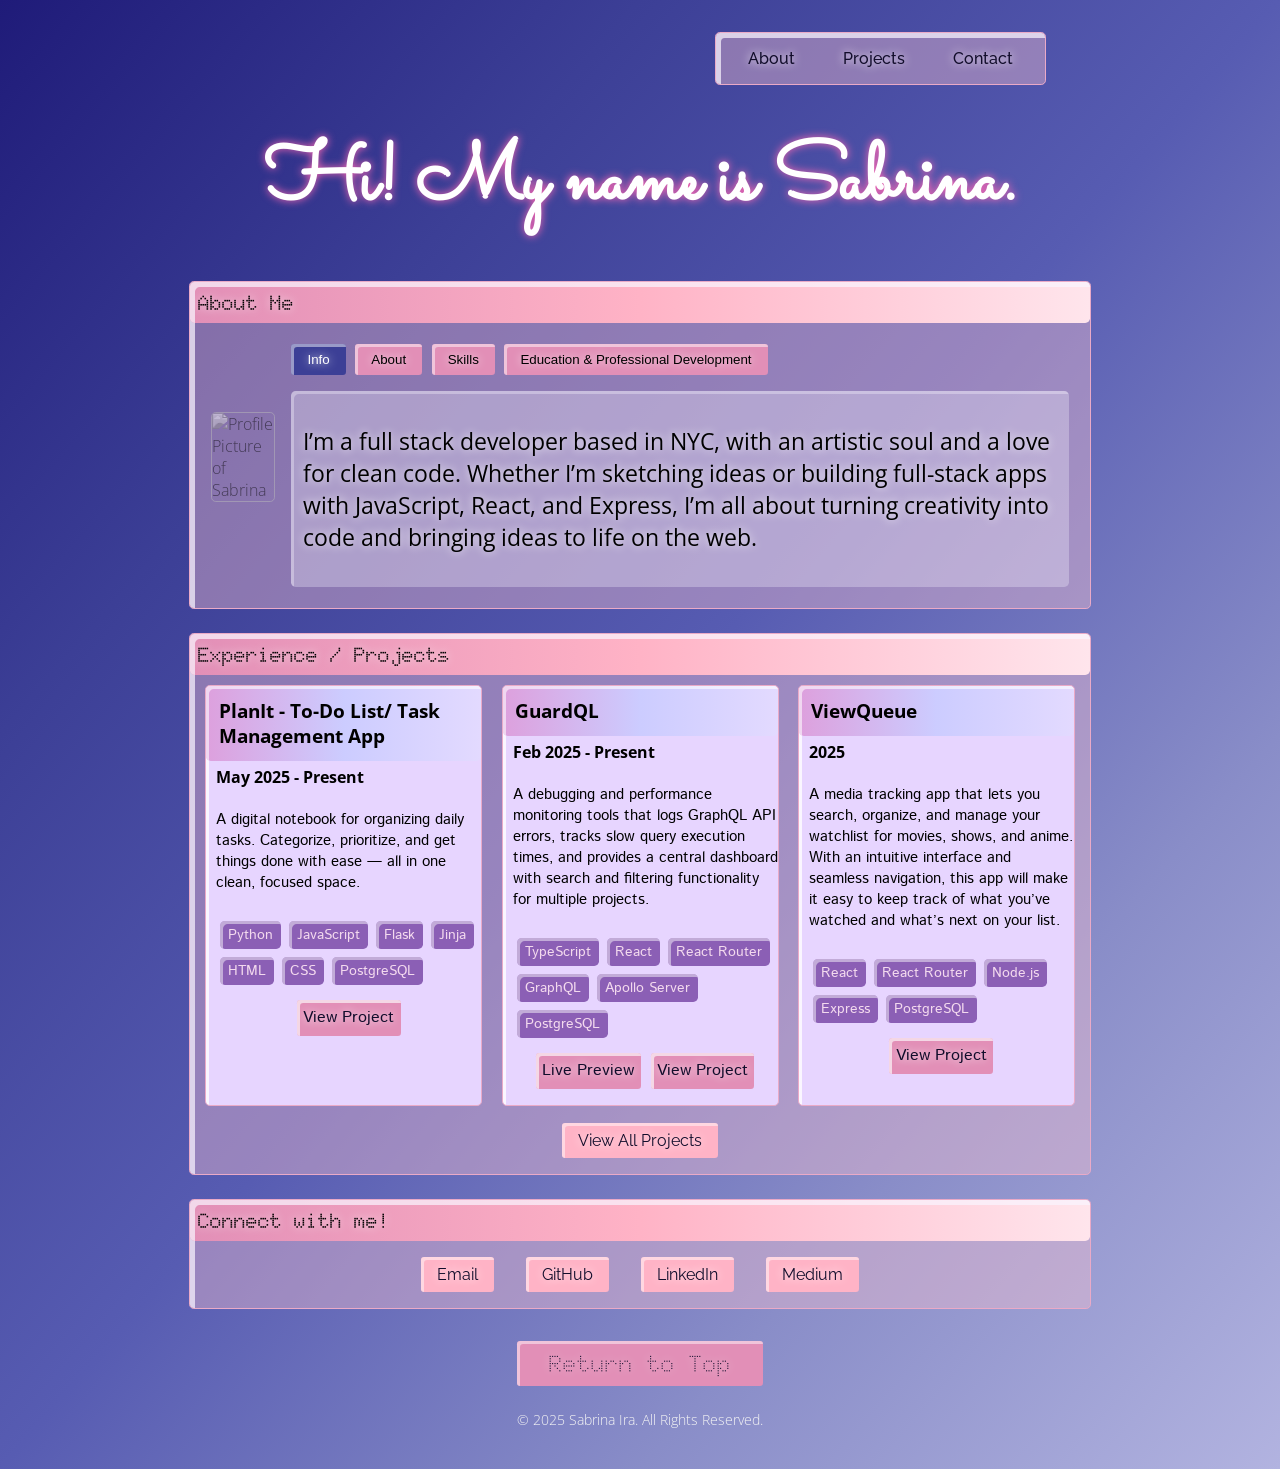
==== commit 7feefaaf: "Updates" ====
--- a/index.html
+++ b/index.html
@@ -11,7 +11,7 @@
     />
     <link rel="icon" type="image/png" href="./favicon.png" />
     <title>Sabrina Ira's Portfolio</title>
-    <script type="module" crossorigin src="./assets/index-m25PHRAM.js"></script>
+    <script type="module" crossorigin src="./assets/index-VFzeolnK.js"></script>
     <link rel="stylesheet" crossorigin href="./assets/index-NO7LNRoa.css">
   </head>
   <body>
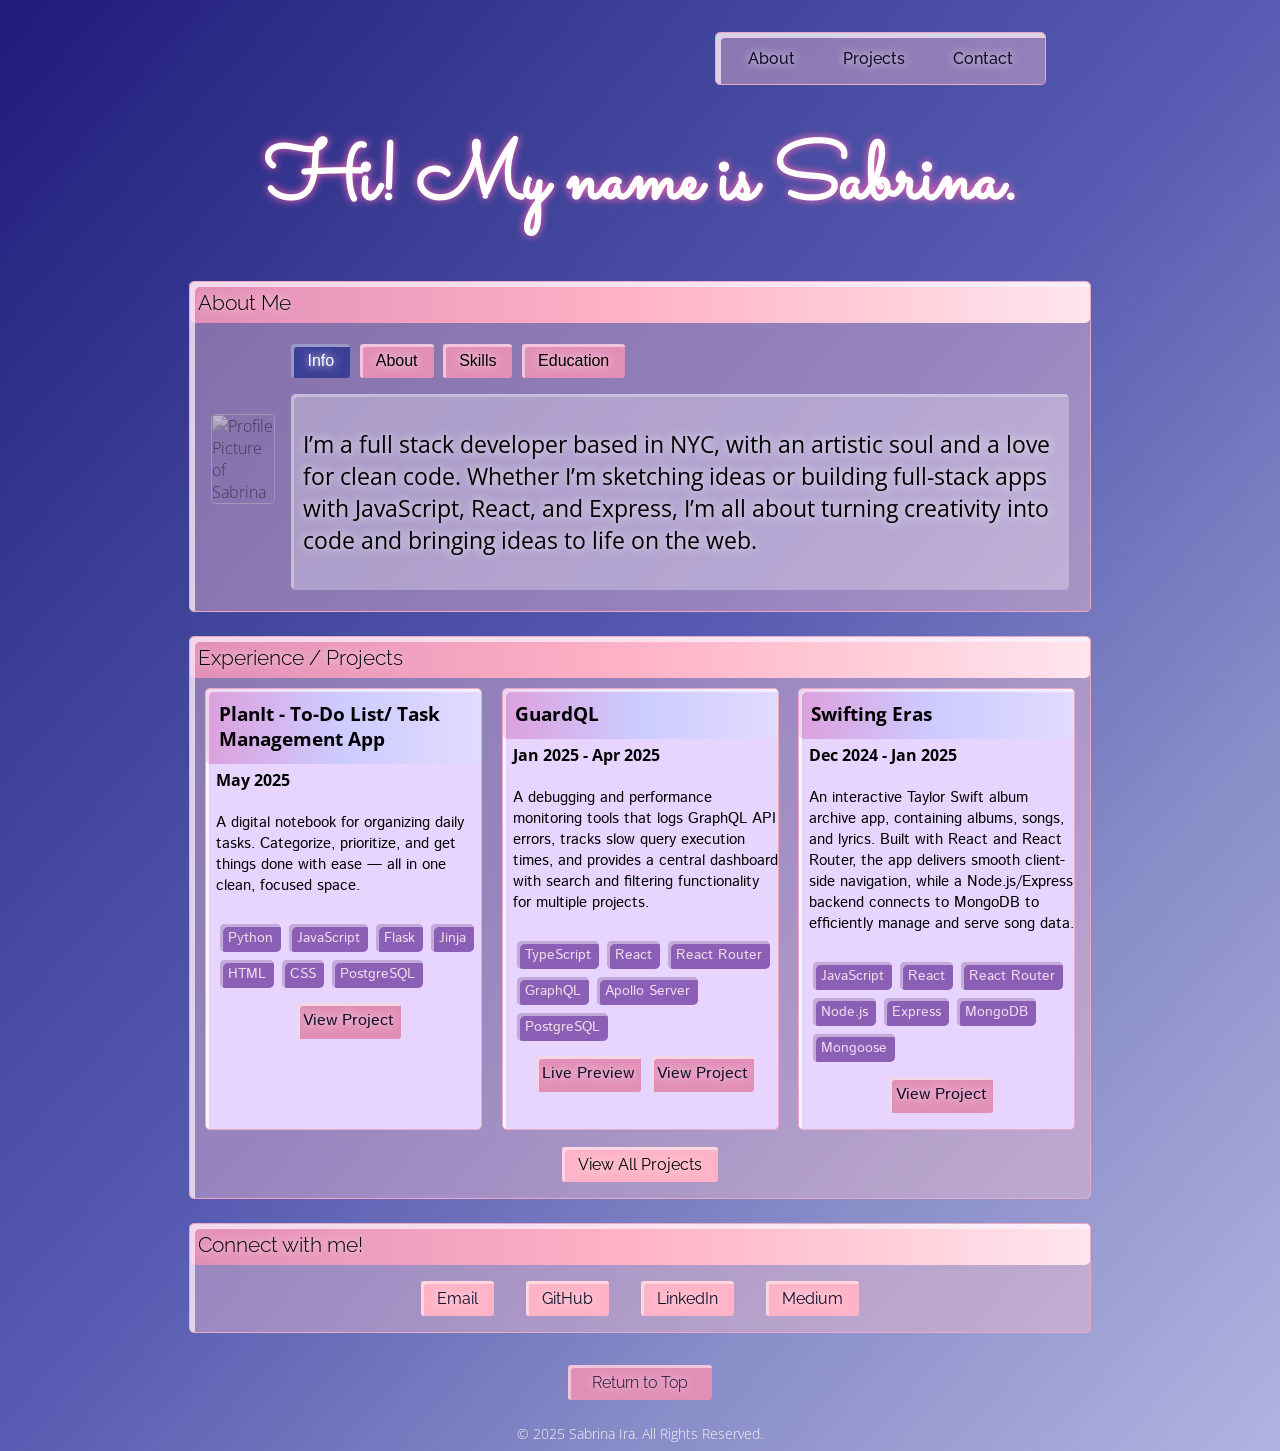
==== commit 39db21b2: "Updates" ====
--- a/index.html
+++ b/index.html
@@ -6,13 +6,13 @@
     <link rel="preconnect" href="https://fonts.googleapis.com" />
     <link rel="preconnect" href="https://fonts.gstatic.com" crossorigin />
     <link
-      href="https://fonts.googleapis.com/css2?family=Doto:wght,ROND@900,100&family=Funnel+Display:wght@300..800&family=Istok+Web:ital,wght@0,400;0,700;1,400;1,700&family=Open+Sans:ital,wght@0,300..800;1,300..800&family=Raleway:ital,wght@0,100..900;1,100..900&family=Sacramento&display=swap"
+      href="https://fonts.googleapis.com/css2?family=Funnel+Display:wght@300..800&family=Istok+Web:ital,wght@0,400;0,700;1,400;1,700&family=Open+Sans:ital,wght@0,300..800;1,300..800&family=Raleway:ital,wght@0,100..900;1,100..900&family=Sacramento&display=swap"
       rel="stylesheet"
     />
     <link rel="icon" type="image/png" href="./favicon.png" />
     <title>Sabrina Ira's Portfolio</title>
-    <script type="module" crossorigin src="./assets/index-VFzeolnK.js"></script>
-    <link rel="stylesheet" crossorigin href="./assets/index-NO7LNRoa.css">
+    <script type="module" crossorigin src="./assets/index-DrW1UXRw.js"></script>
+    <link rel="stylesheet" crossorigin href="./assets/index-DWm1OABo.css">
   </head>
   <body>
     <div id="app"></div>
--- a/assets/index-DWm1OABo.css
+++ b/assets/index-DWm1OABo.css
@@ -0,0 +1 @@
+html{scroll-behavior:smooth}body{background:linear-gradient(to bottom right,#1f1b79,#3c3f96,#575cb2,#898dc8,#b2b3e0);background-color:#001f3f;background-repeat:repeat;background-size:cover;color:#000;font-family:Open Sans,arial,sans-serif;font-weight:300}* a{text-decoration:none;color:#120d2b;transition:.3s}* a:hover{color:#ffe5ec;transition:.3s}* a,.title,button{text-shadow:0px 0px 10px white}.title{font-family:Raleway,Istok Web,Open Sans,Arial,sans-serif;font-weight:300;font-size:1.3rem;margin:0;background:linear-gradient(to right,#e28fb7,#ffb3c6,#ffe5ec);padding:.5rem;border-radius:.3rem;box-shadow:inset 5px 5px #faf6ffb6}.header{position:relative;margin-top:1.5rem;padding:1rem;left:240px}.header nav{display:flex;top:1rem;right:1rem;gap:1rem}.header nav a{font-family:Raleway,Open Sans,arial,sans-serif;font-weight:500;margin-inline:1rem;text-decoration:none}.container{display:flex;flex-direction:column;align-items:center}.hero,.about,.projects,.contact{width:900px;margin-top:1.5rem;padding:0}.header,.about,.projects,.contact{box-shadow:inset 5px 5px #faf6ffb6;background-color:#f4bfce6a;border-radius:.3rem;border:1px solid #eaaac7;transition:.5s}.header:hover,.about:hover,.projects:hover,.contact:hover{border:1px solid #ece4ff;transition:.5s}.hero div{display:flex;justify-content:center;margin:1rem}.hero .hero-title{font-family:Sacramento,Arial,sans-serif;font-size:80px;margin:0;transition:1s;animation:title 5s forwards}@keyframes title{to{color:#fff;text-shadow:0 0 9px hotpink}}.about .about-block{display:flex;align-items:center;margin:1.3rem}.about .about-block .profile-pic{height:auto;width:220px;border-radius:.3rem;margin-bottom:1rem;border:1px solid #eaaac7;transition:.2s;opacity:.5;filter:grayscale(100%)}.about .about-block .profile-pic:hover{border:1px solid #ece4ff;box-shadow:0 0 9px #ece4ff;transition:.2s;opacity:1;filter:grayscale(0%)}.about .about-text{display:flex;flex-direction:column;margin-left:1rem;text-shadow:0px 0px 10px white}.about .about-text .tabs{display:flex;gap:.6rem;margin-bottom:1rem}.about .about-text .tabs button{padding:.5rem 1rem;border:none;background-color:#e28fb7;box-shadow:inset 3px 3px #ffffff79;border-radius:.2rem;cursor:pointer;font-weight:300;font-size:1rem;transition:.2s}.about .about-text .tabs button.active{background-color:#3c3f96;color:#fff}.about .about-text .tabs button:hover{background-color:#ffc2d1;box-shadow:inset 3px 3px #ffffff79;transition:.2s}.about .about-text .tab-content .info,.about .about-text .tab-content .bio,.about .about-text .tab-content .skills,.about .about-text .tab-content .education{background-color:#f5f1ff4f;padding:.7rem;border-radius:.3rem;box-shadow:inset 3px 3px #faf6ff55}.about .about-text .tab-content .info p,.about .about-text .tab-content .bio p,.about .about-text .tab-content .skills p,.about .about-text .tab-content .education p{font-family:Open Sans,arial,sans-serif;font-weight:400}.about .about-text .tab-content .info p span,.about .about-text .tab-content .bio p span,.about .about-text .tab-content .skills p span,.about .about-text .tab-content .education p span{display:inline-block;background-color:#fcb1dd;color:#000;box-shadow:inset 3px 3px #ffffff79;padding:4px 8px;margin:4px;border-radius:.3rem;font-weight:400;transition:.2s}.about .about-text .tab-content .info p span:hover,.about .about-text .tab-content .bio p span:hover,.about .about-text .tab-content .skills p span:hover,.about .about-text .tab-content .education p span:hover{background-color:#8b5fb5;transition:.2s;color:#fff}.about .about-text .tab-content .info p em,.about .about-text .tab-content .bio p em,.about .about-text .tab-content .skills p em,.about .about-text .tab-content .education p em{font-weight:400}.about .about-text .tab-content .info .info-p,.about .about-text .tab-content .bio .info-p,.about .about-text .tab-content .skills .info-p,.about .about-text .tab-content .education .info-p{font-size:23px}.about .about-text .tab-content .info .bio-p,.about .about-text .tab-content .bio .bio-p,.about .about-text .tab-content .skills .bio-p,.about .about-text .tab-content .education .bio-p{font-size:20px}.about .about-text .tab-content .skills ul{list-style-type:none;padding:0}.about .about-text .tab-content .skills ul li{margin-top:-5px}.about .about-text .tab-content .skills ul li h4{margin-bottom:10px;font-weight:500}.about .about-text .tab-content .skills ul li p{margin-top:-5px}.about .about-text .tab-content .skills ul li p span{font-size:16px}.about .about-text .tab-content .education ul{list-style-type:none;padding:0}.about .about-text .tab-content .education ul li{margin-top:-5px}.about .about-text .tab-content .education ul li .school{background-color:#fcb1dd;color:#000;box-shadow:inset 3px 3px #ffffff79;padding:4px 8px;margin-bottom:0;border-radius:.3rem;font-size:1.3rem;transition:.2s}.about .about-text .tab-content .education ul li .school:hover{background-color:#8b5fb5;transition:.2s;color:#fff}.about .about-text .tab-content .education ul li .field{margin-top:3px;margin-left:6px;font-size:18px}.projects{padding-bottom:.5rem}.projects .project-grid{display:flex;flex-wrap:wrap;justify-content:center}.projects .project-grid .project-card{border:1px solid #eaaac7;box-shadow:inset 3px 3px #faf6ff;border-radius:.3rem;background-color:#e7d5ff;margin:.6rem;width:275px;padding-bottom:.7rem;transition:.3s}.projects .project-grid .project-card .card-header{margin:0;background:linear-gradient(to right,plum,#ccf,#e3daff);padding:.5rem;border-radius:.3rem;box-shadow:inset 3px 3px #ffffff94}.projects .project-grid .project-card .card-header h3{font-family:Open Sans,arial,sans-serif;margin:.3rem}.projects .project-grid .project-card p,.projects .project-grid .project-card span,.projects .project-grid .project-card .tools,.projects .project-grid .project-card a{font-family:Istok Web,Open Sans,sans-serif;margin-left:10px}.projects .project-grid .project-card h4{font-family:Open Sans,arial,sans-serif;margin-top:5px;margin-left:10px}.projects .project-grid .project-card p{font-size:15px;margin-bottom:1.5rem}.projects .project-grid .project-card .tools{align-items:center}.projects .project-grid .project-card .tools .tool{display:inline-block;background-color:#8b5fb5;color:#f3d9ee;box-shadow:inset 3px 3px #ffffff79;padding:4px 8px;margin:4px;border-radius:.3rem;font-size:.85rem}.projects .project-grid .project-card .card-buttons{display:flex;justify-content:center;align-items:center;margin-top:1rem;margin-bottom:.7rem}.projects .project-grid .project-card .card-buttons .project-button a{background-color:#e28fb7;padding:.4rem;border-radius:.2rem;box-shadow:inset 3px 3px #ffffffa4}.projects .project-grid .project-card .card-buttons .project-button a:hover{background-color:#6a6ba1;transition:.3s}.projects .project-grid .project-card:hover{border:1px solid #ece4ff;box-shadow:0 0 9px #ece4ff;transition:.3s}.view-all{display:flex;justify-content:center;margin:.5rem}.view-all .view-all-button{font-family:Raleway,Open Sans,arial,sans-serif;font-size:1rem;font-weight:400;padding:.5rem 1rem;border:none;background-color:#ffb3c6;box-shadow:inset 3px 3px #ffffff79;border-radius:.2rem;cursor:pointer;transition:.2s}.view-all .view-all-button:hover{background-color:#6a6ba1;color:#fff;transition:.3s}.contact{margin-top:1.5rem}.contact nav{display:flex;justify-content:center;margin:1rem}.contact nav a{font-family:Raleway,Open Sans,arial,sans-serif;font-weight:400;margin-inline:1rem;padding:.5rem 1rem;border:none;background-color:#ffb3c6;box-shadow:inset 3px 3px #ffffff79;border-radius:.2rem;cursor:pointer;transition:.2s}.contact nav a:hover{background-color:#6a6ba1;transition:.3s}footer{display:flex;flex-direction:column;justify-content:center;align-items:center;margin:2rem 0rem 0rem;text-align:center}footer .footer-button{font-family:Raleway,Istok Web,Open Sans,Arial,sans-serif;font-size:1rem;width:9rem;padding:.5rem 0rem;border:none;background-color:#e28fb7;box-shadow:inset 3px 3px #ffffff79;border-radius:.2rem;cursor:pointer;font-weight:300;transition:.3s}footer .footer-button:hover{background-color:#3c3f96;transition:.3s}footer small{color:#f5f5f5;margin-top:1.5rem;font-size:.9rem}@media (max-width: 770px){.header{top:0rem;left:0rem;gap:0rem}.header nav{top:0rem;left:0rem;gap:0rem}.hero,.about,.projects,.contact{width:90%;transition:.5s}.about .about-text{justify-content:center;align-items:center}.about .about-block{flex-direction:column;justify-content:center}.about .about-block .profile-pic{filter:grayscale(100%);opacity:1}.hero .hero-title{font-size:50px;text-align:center;transition:.5s}.project-card{width:90%}}
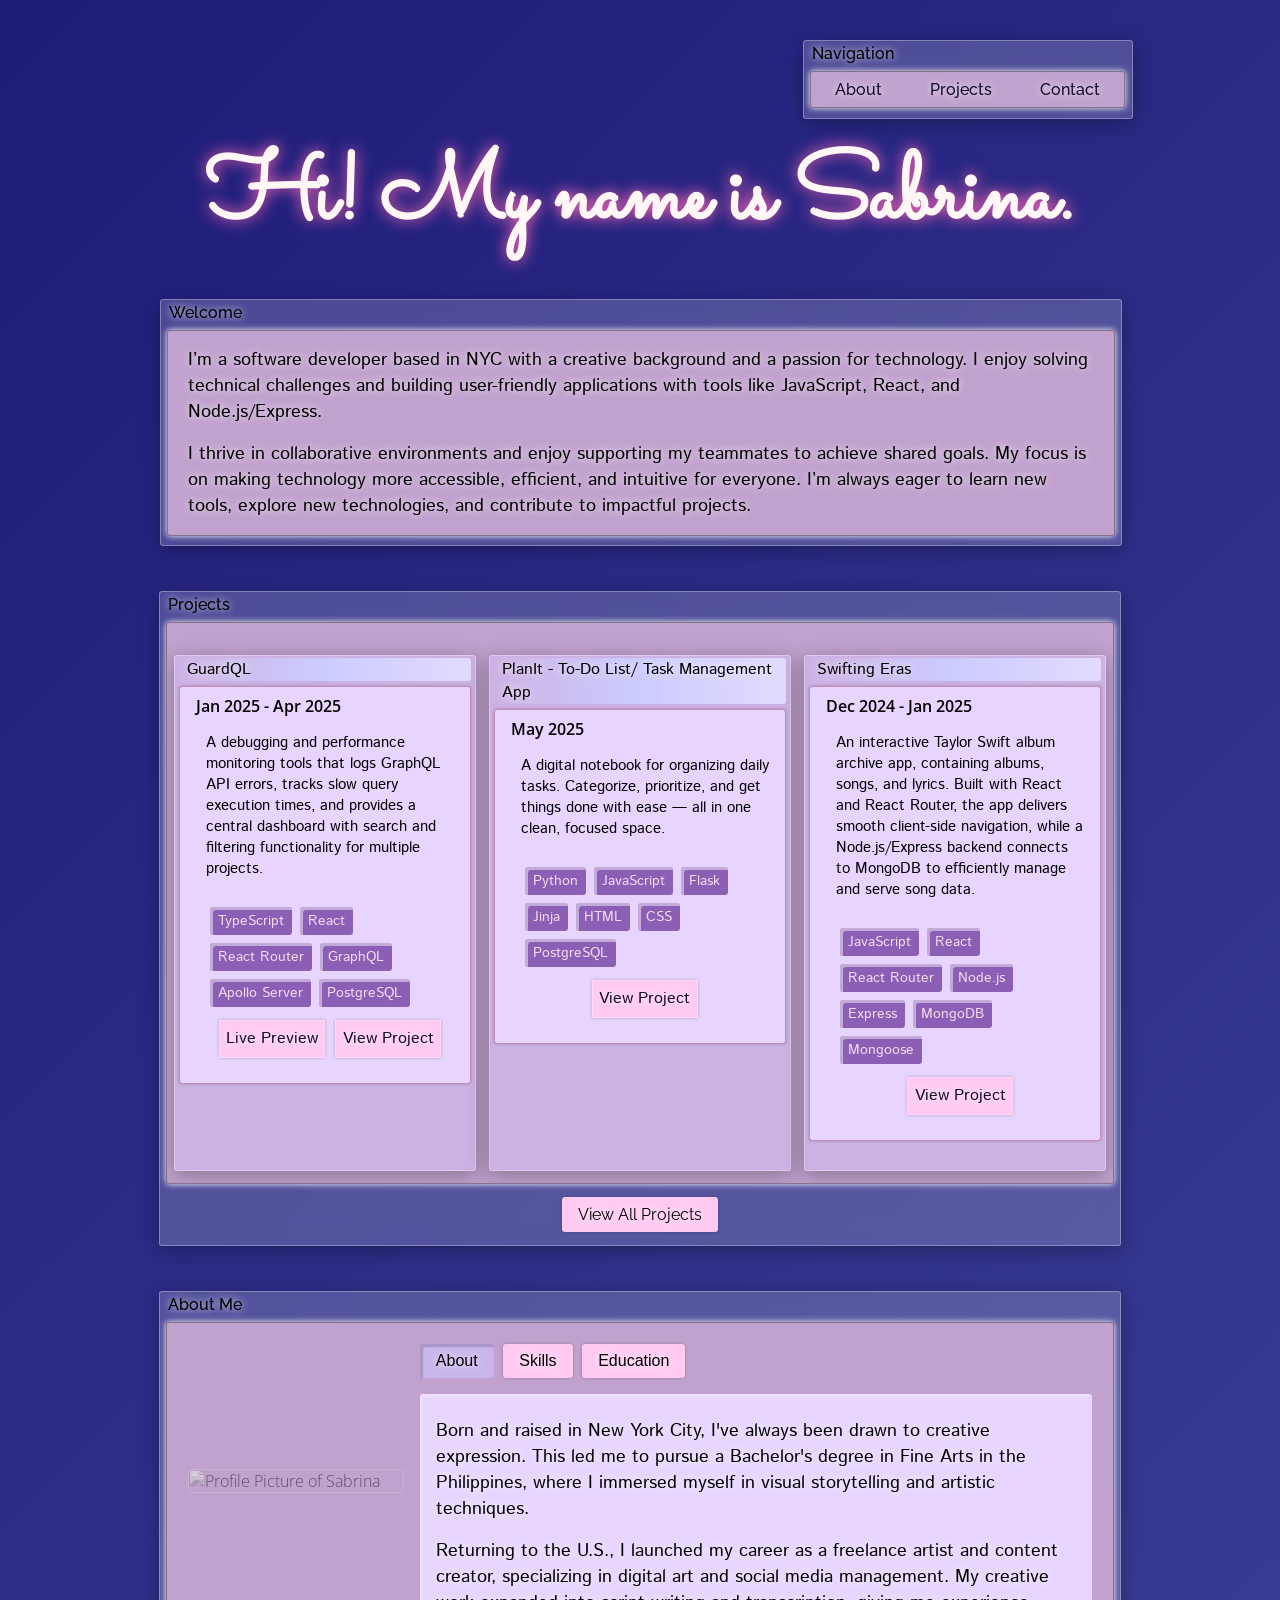
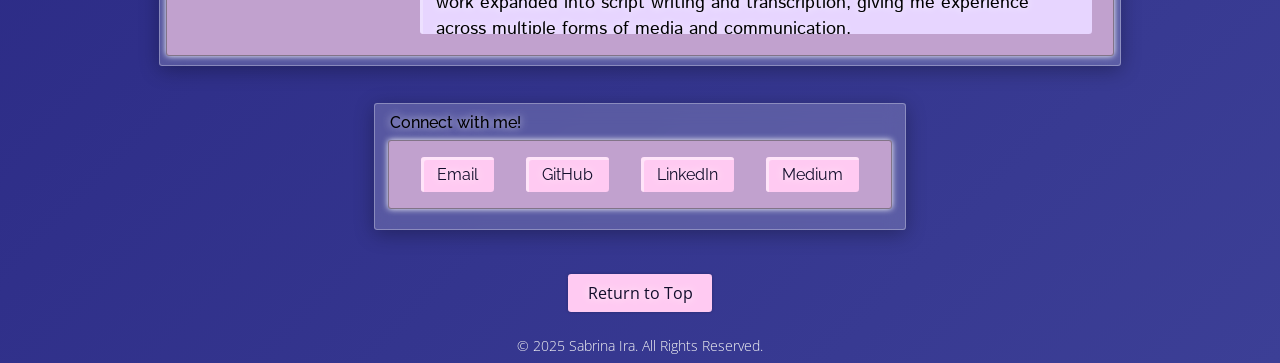
==== commit b59bb363: "Updates" ====
--- a/index.html
+++ b/index.html
@@ -11,8 +11,8 @@
     />
     <link rel="icon" type="image/png" href="./favicon.png" />
     <title>Sabrina Ira's Portfolio</title>
-    <script type="module" crossorigin src="./assets/index-DrW1UXRw.js"></script>
-    <link rel="stylesheet" crossorigin href="./assets/index-DWm1OABo.css">
+    <script type="module" crossorigin src="./assets/index-DYDGFTZt.js"></script>
+    <link rel="stylesheet" crossorigin href="./assets/index-6xusWEhu.css">
   </head>
   <body>
     <div id="app"></div>
--- a/assets/index-6xusWEhu.css
+++ b/assets/index-6xusWEhu.css
@@ -0,0 +1 @@
+.projects .project-grid .project-card,.hero>.hero-window,.about,.projects,.contact,.header{background:#ffffff2f;border:1px solid rgba(255,255,255,.3019607843);box-shadow:0 4px 20px #0000004d;backdrop-filter:blur(10px);-webkit-backdrop-filter:blur(10px);padding:.4rem .4rem .6rem;border-radius:.2rem;margin:2rem auto .8rem;transition:.3s ease-in-out}body{background:linear-gradient(135deg,#1f1b79,#3c3f96,#575cb2,#898dc8,#b2b3e0);background-size:400% 400%;animation:gradientShift 15s ease infinite;color:#000}html{scroll-behavior:smooth}body{font-family:Open Sans,arial,sans-serif;font-weight:300}@keyframes gradientShift{0%{background-position:0% 50%}50%{background-position:100% 50%}to{background-position:0% 50%}}* a{text-decoration:none;color:#120d2b;transition:.3s}* a:hover{transition:.3s}* p{font-family:Istok Web,Open Sans,sans-serif}* a,.title,button{text-shadow:0rem 0rem .5rem white}.title{font-family:Raleway,Open Sans,Arial,sans-serif;font-weight:500;font-size:1rem;margin:0rem .5rem .5rem;padding:.2rem 0 0;border-radius:.2rem}.header{position:relative;left:20.5rem;padding:0}.header .nav-container{padding:.5rem}.header .nav-container nav{display:flex;top:1rem;right:1rem;gap:1rem}.header .nav-container nav a{font-family:Raleway,Open Sans,Arial,sans-serif;font-weight:500;margin-inline:1rem;text-decoration:none}.header .nav-container nav a:hover{color:#fff;text-shadow:0rem 0rem .5rem #000000}.container{display:flex;flex-direction:column;align-items:center}.hero,.hero>.hero-window,.about,.projects{padding:0;width:60rem}.nav-container,.hero-text,.about-container,.projects-container,.contact-container{align-items:center;box-shadow:0 0 .4rem #fff;background-color:#c1a1ce;border-radius:.2rem;margin:.4rem .4rem .6rem;transition:.5s;border:.09rem solid rgba(81,81,81,.5568627451)}.header:hover,.hero>.hero-window:hover,.about:hover,.projects:hover,.contact:hover{border:1px solid rgba(236,228,255,.7254901961);transition:.5s}.hero .hero-title-container{display:flex;justify-content:center}.hero .hero-title{font-family:Sacramento,Arial,sans-serif;font-size:5.81rem;text-align:center;margin:0;transition:1s;color:#3c3f96c3;animation:title 3s forwards}@keyframes title{to{color:#fff6f6;text-shadow:0 0 .9rem hotpink}}.hero .hero-text p{margin:1rem 1.2rem;font-size:1.1rem;font-weight:400;text-shadow:0rem 0rem .5rem white}.about .about-block{display:flex;align-items:center;margin:1.3rem}.about .about-block .profile-pic{height:auto;width:220px;border-radius:.2rem;margin-bottom:1rem;border:1px solid rgba(255,255,255,.3019607843);transition:.2s;opacity:.5;filter:grayscale(100%)}.about .about-block .profile-pic:hover{border:1px solid #ece4ff;box-shadow:0 0 9px #ece4ff;transition:.2s;opacity:1;filter:grayscale(0%)}.about .about-text{display:flex;flex-direction:column;margin-left:1rem;text-shadow:0rem 0rem .5rem white}.about .about-text .tabs{display:flex;gap:.6rem;margin-bottom:1rem}.about .about-text .tabs button{padding:.5rem 1rem;border:none;background-color:#ffcaf2;box-shadow:0 0 .2rem #0000003d;border-radius:.2rem;cursor:pointer;font-weight:300;font-size:1rem;transition:.3s}.about .about-text .tabs button.active{background-color:#c8b5ea;box-shadow:inset .2rem .2rem #291e3e32}.about .about-text .tabs button:hover{background-color:#c8b5ea;box-shadow:0 0 .2rem #0000003d;transition:.3s}.about .about-text .tab-content{background-color:#e7d5ff;box-shadow:inset 3px 3px #faf6ff55;border-radius:.2rem;height:14rem;width:42rem;padding:.5rem 0rem;overflow-y:scroll}.about .about-text .tab-content p{font-family:Istok Web,Open Sans,sans-serif;font-weight:100;margin:1rem}.about .about-text .tab-content p span{display:inline-block;background-color:#c8deff;color:#000;box-shadow:inset 3px 3px #ffffff79;border:1px solid rgba(167,77,119,.5215686275);padding:4px 8px;margin:4px;border-radius:.2rem;font-weight:100;transition:.2s;cursor:default}.about .about-text .tab-content p span:hover{background-color:#fcb1dd;transition:.2s}.about .about-text .tab-content p em{margin:0 1rem}.about .about-text .tab-content .bio-p{margin:1rem;font-size:1.1rem}.about .about-text .tab-content .skills ul{margin:0rem 1rem;list-style-type:none;padding:0rem}.about .about-text .tab-content .skills ul li h4{margin-bottom:.5rem;font-weight:300}.about .about-text .tab-content .skills ul li p{margin:0rem 1rem}.about .about-text .tab-content .skills ul li p span{font-size:.9rem}.about .about-text .tab-content .education ul{list-style-type:none;padding:0}.about .about-text .tab-content .education ul li .school{background-color:#ffdef19f;box-shadow:inset 3px 3px #ffffff79;padding:.1rem .8rem;margin-bottom:.4rem;border-radius:.2rem;border:1px solid rgba(167,77,119,.5215686275);font-size:1.1rem;transition:.2s}.about .about-text .tab-content .education ul li .school:hover{background-color:#fcb1dd;transition:.2s}.about .about-text .tab-content .education ul li .field{margin:0 0 0 1rem;font-size:1.2rem}.about .about-text .tab-content .education ul li .year{margin:0 0 0 1rem}.projects .project-grid{height:35rem;overflow-y:scroll;display:flex;flex-wrap:wrap;justify-content:center}.projects .project-grid .project-card{background:#dac6ff71;padding:0rem .2rem;width:18.3rem}.projects .project-grid .project-card .project-title{margin:0;border-radius:.2rem;background:linear-gradient(to right,#dda0dd00,#ccf,#e3daff)}.projects .project-grid .project-card .project-title h3{font-family:Istok Web,Open Sans,sans-serif;font-weight:500;font-size:1rem;margin:.1rem .5rem;text-shadow:0rem 0rem .5rem white}.projects .project-grid .project-card .project{border:1px solid rgba(167,77,119,.5215686275);box-shadow:0 0 .2rem #0000003d;border-radius:.2rem;background-color:#e7d5ff;margin:.3rem 0rem;width:auto;padding:.3rem 1rem 1rem;transition:.3s}.projects .project-grid .project-card .project p,.projects .project-grid .project-card .project span,.projects .project-grid .project-card .project .tools,.projects .project-grid .project-card .project a{font-family:Istok Web,Open Sans,sans-serif;margin-left:10px}.projects .project-grid .project-card .project h4{font-family:Open Sans,arial,sans-serif;font-weight:600;margin:.2rem 0rem}.projects .project-grid .project-card .project p{font-size:15px;margin-bottom:1.5rem}.projects .project-grid .project-card .project .tools{align-items:center}.projects .project-grid .project-card .project .tools .tool{display:inline-block;background-color:#8b5fb5;color:#f3d9ee;box-shadow:inset 3px 3px #ffffff79;padding:4px 8px;margin:4px;border-radius:.2rem;font-size:.85rem}.projects .project-grid .project-card .project .card-buttons{display:flex;justify-content:center;align-items:center;margin:1rem auto}.projects .project-grid .project-card .project .card-buttons .project-button a{background-color:#ffcaf2;padding:.4rem;border:1px solid rgba(255,255,255,.3019607843);box-shadow:0 0 .2rem #0000003d}.projects .project-grid .project-card .project .card-buttons .project-button a:hover{background-color:#c8b5ea;transition:.3s}.view-all{display:flex;justify-content:center;margin:.8rem 0}.view-all .view-all-button{font-family:Raleway,Open Sans,Arial,sans-serif;font-size:1rem;font-weight:400;padding:.5rem 1rem;border:none;background-color:#ffcaf2;box-shadow:0 0 .2rem #0000003d;border-radius:.2rem;cursor:pointer;transition:.2s}.view-all .view-all-button:hover{background-color:#c8b5ea;transition:.3s}.contact{margin-top:1.5rem}.contact nav{display:flex;justify-content:center;margin:1rem}.contact nav a{font-family:Raleway,Open Sans,Arial,sans-serif;font-weight:400;margin-inline:1rem;padding:.5rem 1rem;border:none;background-color:#ffcaf2;box-shadow:inset 3px 3px #ffffff79;border-radius:.2rem;cursor:pointer;transition:.2s}.contact nav a:hover{background-color:#c8b5ea;transition:.3s}footer{display:flex;flex-direction:column;justify-content:center;align-items:center;margin:2rem 0 0;text-align:center}footer .footer-button{cursor:pointer;font-family:Open Sans,arial,sans-serif;font-size:1rem;width:9rem;padding:.5rem 0rem;border:none;background-color:#ffcaf2;box-shadow:0 0 .2rem #0000003d;border-radius:.2rem;font-weight:400;transition:.3s}footer .footer-button:hover{background-color:#c8b5ea;transition:.3s}footer small{color:#f5f5f5;margin-top:1.5rem;font-size:.9rem}@media (max-width: 768px){.header{top:0rem;left:0rem;gap:0rem}.header nav{top:0rem;left:0rem;gap:0rem}.hero,.hero>.hero-window,.about,.projects,.contact{width:93.25%;transition:.5s}.about .about-text{justify-content:center;align-items:center}.about .about-text .tab-content{width:40rem}.about .about-block{flex-direction:column;justify-content:center}.about .about-block .profile-pic{filter:grayscale(100%);opacity:1}.hero .hero-title{font-size:3.5rem;transition:.5s}.project-card{width:90%}}@media (max-width: 430px){.about .about-text .tab-content{width:20rem}.contact nav{flex-wrap:wrap}.contact nav a{margin:.5rem}}@media (max-width: 375px){.about .about-text .tab-content{width:17rem}.projects .project-grid .project-card{width:16rem}.projects .project-grid .project-card .project .card-buttons{flex-wrap:wrap}.projects .project-grid .project-card .project .card-buttons .project-button a{padding:.1rem}.contact nav{flex-wrap:wrap}.contact nav a{margin:.5rem}}
